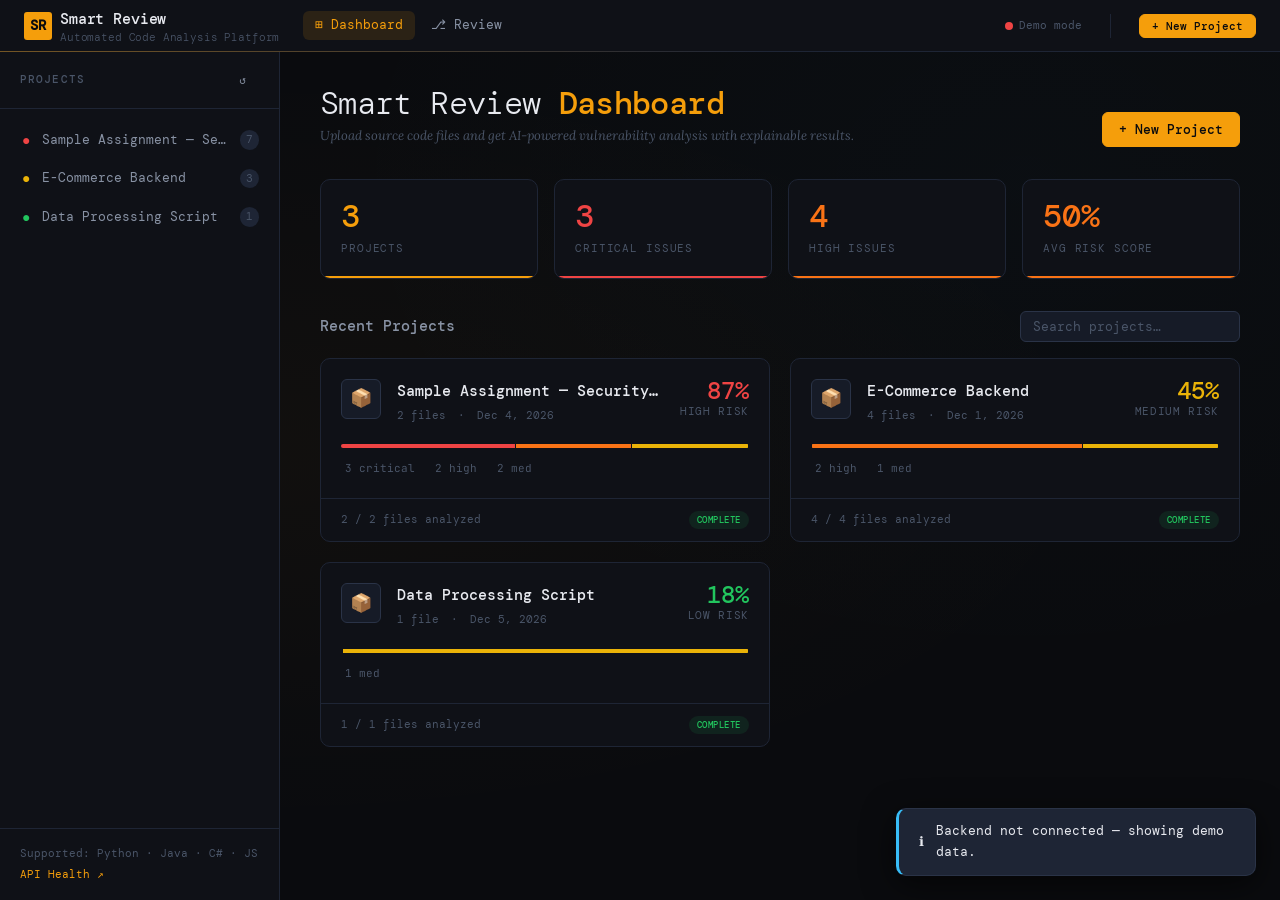
==== frontend/index.html @ 06b53d29 "Initial commit: Complete backend and frontend source files" ====
<!DOCTYPE html>
<!--
  index.html — Dashboard Page
  ============================
  The landing page of the AI Code Review Assistant.
  Shows a project list with risk scores, file counts, and vulnerability breakdowns.
  Also contains the new-project upload flow.

  Loaded directly by the browser (or served from Django at /).
  JavaScript is vanilla ES Modules — no build step required.
-->
<html lang="en">
<head>
  <meta charset="UTF-8" />
  <meta name="viewport" content="width=device-width, initial-scale=1.0" />
  <meta name="description" content="AI-powered code review with explainable vulnerability detection." />
  <title>Smart Review — Automated Code Analysis Platform</title>

  <!-- Stylesheets -->
  <link rel="stylesheet" href="css/main.css" />
  <link rel="stylesheet" href="css/panels.css" />

  <!-- Inline critical styles for the topbar (prevents FOUC) -->
  <style>
    body { opacity: 0; transition: opacity 0.2s ease; }
    body.ready { opacity: 1; }
  </style>
</head>
<body>

<!-- =========================================================
     App Shell
     ========================================================= -->
<div class="app-shell">

  <!-- Top Navigation Bar -->
  <nav class="topbar" aria-label="Main navigation">
    <div class="topbar__logo">
      <div class="logo-icon" aria-hidden="true">SR</div>
      <div>
        <span>Smart Review</span>
        <span class="logo-sub">Automated Code Analysis Platform</span>
      </div>
    </div>

    <div class="topbar__nav">
      <a href="/" class="topbar__nav-link active" aria-current="page">
        <span aria-hidden="true">⊞</span> Dashboard
      </a>
      <a href="/review.html" class="topbar__nav-link">
        <span aria-hidden="true">⎇</span> Review
      </a>
    </div>

    <div class="topbar__right">
      <!-- Health indicator -->
      <div id="health-indicator" title="Backend status" style="display:flex; align-items:center; gap:6px; font-size:var(--text-xs); color:var(--text-muted);">
        <span id="health-dot" style="width:8px; height:8px; border-radius:50%; background:var(--text-muted);"></span>
        <span id="health-label">Connecting…</span>
      </div>

      <div class="divider--vertical" aria-hidden="true"></div>

      <button class="btn btn-primary btn-sm" id="new-project-btn">
        + New Project
      </button>
    </div>
  </nav>

  <!-- Main Content -->
  <div class="app-content">

    <!-- Left Sidebar: Recent activity / navigation -->
    <aside class="sidebar" aria-label="Sidebar">
      <div class="sidebar__header">
        <span class="sidebar__section-label">Projects</span>
        <button class="btn btn-ghost btn-sm" id="refresh-btn" title="Refresh">↺</button>
      </div>
      <div class="sidebar__body" id="sidebar-project-list">
        <!-- Populated by JS -->
        <div class="sidebar__item text-muted" style="cursor:default;">
          <div class="spinner spinner--sm"></div>
          <span>Loading…</span>
        </div>
      </div>
      <div class="sidebar__footer">
        <div style="font-size: var(--text-xs); color: var(--text-muted); line-height: 1.6;">
          <div>Supported: Python · Java · C# · JS</div>
          <div style="margin-top:4px;">
            <a href="/api/v1/health/" target="_blank">API Health ↗</a>
          </div>
        </div>
      </div>
    </aside>

    <!-- Dashboard Main Area -->
    <main class="dashboard-main" id="dashboard-main" aria-label="Dashboard content">

      <!-- Header -->
      <header class="dashboard-main__header">
        <div>
          <h1 class="dashboard-title">
            Smart Review <span>Dashboard</span>
          </h1>
          <p class="dashboard-subtitle">
            Upload source code files and get AI-powered vulnerability analysis with explainable results.
          </p>
        </div>
        <button class="btn btn-primary" id="new-project-btn-main">
          + New Project
        </button>
      </header>

      <!-- Summary Stats Row -->
      <section aria-label="Summary statistics">
        <div class="stats-row" id="stats-row">
          <div class="stat-card skeleton" style="height: 80px;"></div>
          <div class="stat-card skeleton" style="height: 80px;"></div>
          <div class="stat-card skeleton" style="height: 80px;"></div>
          <div class="stat-card skeleton" style="height: 80px;"></div>
        </div>
      </section>

      <!-- Projects Grid -->
      <section aria-label="Projects">
        <div style="display:flex; align-items:center; justify-content:space-between; margin-bottom: var(--space-4);">
          <h2 style="font-size: var(--text-base); font-weight: 500; color: var(--text-secondary);">
            Recent Projects
          </h2>
          <div style="display:flex; align-items:center; gap: var(--space-3);">
            <input
              type="text"
              id="search-input"
              class="form-input"
              placeholder="Search projects…"
              style="width: 220px; padding: 6px 12px;"
              aria-label="Search projects"
            />
          </div>
        </div>

        <div class="projects-grid" id="projects-grid">
          <!-- Skeleton loaders -->
          <div class="skeleton" style="height: 180px; border-radius: var(--radius-lg);"></div>
          <div class="skeleton" style="height: 180px; border-radius: var(--radius-lg);"></div>
          <div class="skeleton" style="height: 180px; border-radius: var(--radius-lg);"></div>
        </div>
      </section>

    </main>
  </div>
</div>


<!-- =========================================================
     New Project Modal
     ========================================================= -->
<div id="new-project-modal" class="modal-backdrop hidden" role="dialog" aria-modal="true" aria-labelledby="modal-title">
  <div class="modal">
    <div class="modal__header">
      <h2 class="modal__title" id="modal-title">New Code Review Project</h2>
      <button class="btn btn-ghost btn-sm" id="modal-close" aria-label="Close">✕</button>
    </div>

    <div class="modal__body">
      <div style="display: flex; flex-direction: column; gap: var(--space-5);">

        <!-- Project name -->
        <div class="form-group">
          <label class="form-label" for="project-name">Project Name</label>
          <input
            type="text"
            id="project-name"
            class="form-input"
            placeholder="e.g. Assignment 3 – Sorting Algorithms"
            maxlength="255"
            required
          />
        </div>

        <!-- Description -->
        <div class="form-group">
          <label class="form-label" for="project-desc">Description <span style="color:var(--text-muted); font-weight:300;">(optional)</span></label>
          <textarea
            id="project-desc"
            class="form-input"
            rows="2"
            placeholder="What are you reviewing?"
            style="resize: vertical;"
          ></textarea>
        </div>

        <!-- File upload -->
        <div class="form-group">
          <label class="form-label">Upload Files</label>
          <div
            class="dropzone"
            id="dropzone"
            role="button"
            tabindex="0"
            aria-label="Drop files here or click to browse"
          >
            <div class="dropzone__icon" aria-hidden="true">⬆</div>
            <div class="dropzone__title">Drop code files here</div>
            <div class="dropzone__hint">or click to browse your file system</div>
            <div class="dropzone__formats">
              <span class="lang-tag python">Python</span>
              <span class="lang-tag java">Java</span>
              <span class="lang-tag csharp">C#</span>
              <span class="lang-tag javascript">JavaScript</span>
            </div>
            <div class="form-hint" style="margin-top: var(--space-2);">Max 1 MB per file</div>
          </div>
          <input type="file" id="file-input" class="sr-only" multiple accept=".py,.java,.cs,.js,.mjs" aria-label="File upload" />
        </div>

        <!-- Upload queue -->
        <div id="upload-queue" style="display:flex; flex-direction:column; gap:var(--space-2);"></div>

      </div>
    </div>

    <div class="modal__footer">
      <button class="btn btn-secondary" id="modal-cancel">Cancel</button>
      <button class="btn btn-primary" id="modal-submit" disabled>
        Create Project &amp; Analyze
      </button>
    </div>
  </div>
</div>


<!-- =========================================================
     Toast Container (injected by JS)
     ========================================================= -->
<div id="toast-root"></div>


<!-- =========================================================
     Scripts (ES Modules)
     ========================================================= -->
<script type="module">
import { api, ApiError, useMockData } from "./js/api.js";

// ── Utilities ────────────────────────────────────────────────────────────────

function esc(str) {
  return String(str || "")
    .replace(/&/g, "&amp;").replace(/</g, "&lt;")
    .replace(/>/g, "&gt;").replace(/"/g, "&quot;");
}

function formatDate(iso) {
  if (!iso) return "—";
  const d = new Date(iso);
  return d.toLocaleDateString("en-US", { month: "short", day: "numeric", year: "numeric" });
}

function riskColor(score) {
  if (score == null) return "var(--text-muted)";
  if (score >= 0.7)  return "var(--sev-critical)";
  if (score >= 0.4)  return "var(--sev-medium)";
  return "var(--sev-low)";
}

function riskLabel(score) {
  if (score == null) return "—";
  if (score >= 0.7)  return "High Risk";
  if (score >= 0.4)  return "Medium Risk";
  return "Low Risk";
}

const Toast = {
  show(message, type = "info", duration = 4000) {
    let container = document.querySelector(".toast-container");
    if (!container) {
      container = document.createElement("div");
      container.className = "toast-container";
      document.body.appendChild(container);
    }
    const icons = { success: "✓", error: "✕", warning: "⚠", info: "ℹ" };
    const toast = document.createElement("div");
    toast.className = `toast toast--${type}`;
    toast.innerHTML = `<span style="flex-shrink:0">${icons[type]||"ℹ"}</span> <span>${esc(message)}</span>`;
    container.appendChild(toast);
    setTimeout(() => {
      toast.classList.add("toast-exit");
      toast.addEventListener("animationend", () => toast.remove(), { once: true });
    }, duration);
  },
  success: m => Toast.show(m, "success"),
  error:   m => Toast.show(m, "error", 6000),
  warning: m => Toast.show(m, "warning"),
  info:    m => Toast.show(m, "info"),
};

// ── State ────────────────────────────────────────────────────────────────────

let allProjects  = [];
let pendingFiles = []; // Files staged for upload

// ── Health Check ─────────────────────────────────────────────────────────────

async function checkHealth() {
  const dot   = document.getElementById("health-dot");
  const label = document.getElementById("health-label");
  try {
    const h = await api.health();
    dot.style.background   = h.database === "connected" ? "var(--sev-low)" : "var(--sev-medium)";
    label.textContent      = h.status === "ok" ? "Backend connected" : "Degraded";
  } catch {
    dot.style.background = "var(--sev-critical)";
    label.textContent    = "Demo mode";
    useMockData();
    Toast.info("Backend not connected — showing demo data.");
  }
}

// ── Projects ─────────────────────────────────────────────────────────────────

async function loadProjects() {
  try {
    const data = await api.listProjects();
    allProjects = data.results || data || [];
    renderProjects(allProjects);
    renderSidebar(allProjects);
    renderStats(allProjects);
  } catch (err) {
    console.error("Failed to load projects:", err);
    document.getElementById("projects-grid").innerHTML = `
      <div class="empty-state" style="grid-column:1/-1; padding:3rem 0;">
        <div class="empty-state__icon">⚠</div>
        <div class="empty-state__title">Could not load projects</div>
        <div class="empty-state__desc font-serif">${esc(err.message)}</div>
      </div>`;
    Toast.error("Failed to load projects: " + err.message);
  }
}

function renderStats(projects) {
  const totalVulns    = projects.reduce((s, p) => s + (p.summary?.total_vulnerabilities || 0), 0);
  const totalCritical = projects.reduce((s, p) => s + (p.summary?.critical_count || 0), 0);
  const totalHigh     = projects.reduce((s, p) => s + (p.summary?.high_count || 0), 0);
  const avgRisk       = projects.length
    ? projects.reduce((s, p) => s + (p.overall_risk_score || 0), 0) / projects.length
    : 0;

  document.getElementById("stats-row").innerHTML = `
    <div class="stat-card stat-card--amber">
      <div class="stat-card__value">${projects.length}</div>
      <div class="stat-card__label">Projects</div>
      <div class="stat-card__accent"></div>
    </div>
    <div class="stat-card stat-card--critical">
      <div class="stat-card__value">${totalCritical}</div>
      <div class="stat-card__label">Critical Issues</div>
      <div class="stat-card__accent"></div>
    </div>
    <div class="stat-card stat-card--high">
      <div class="stat-card__value">${totalHigh}</div>
      <div class="stat-card__label">High Issues</div>
      <div class="stat-card__accent"></div>
    </div>
    <div class="stat-card stat-card--${avgRisk >= 0.7 ? "critical" : avgRisk >= 0.4 ? "high" : "green"}">
      <div class="stat-card__value">${Math.round(avgRisk * 100)}%</div>
      <div class="stat-card__label">Avg Risk Score</div>
      <div class="stat-card__accent"></div>
    </div>
  `;
}

function renderProjects(projects) {
  const grid = document.getElementById("projects-grid");

  if (projects.length === 0) {
    grid.innerHTML = `
      <div class="empty-state" style="grid-column:1/-1; padding: 4rem 2rem;">
        <div class="empty-state__icon">📁</div>
        <div class="empty-state__title">No projects yet</div>
        <div class="empty-state__desc font-serif">
          Create your first project and upload code files to start reviewing.
        </div>
        <button class="btn btn-primary" onclick="document.getElementById('new-project-btn').click()" style="margin-top:1rem;">
          + Create Project
        </button>
      </div>`;
    return;
  }

  grid.innerHTML = "";
  projects.forEach((project, idx) => {
    const s       = project.summary || {};
    const risk    = project.overall_risk_score;
    const color   = riskColor(risk);
    const total   = s.total_vulnerabilities || 0;
    const critical = s.critical_count || 0;
    const high     = s.high_count    || 0;
    const medium   = (total - critical - high) > 0 ? total - critical - high : 0;

    // Breakdown bar widths (percentage of total)
    const critPct = total > 0 ? (critical / total * 100).toFixed(1) : 0;
    const highPct = total > 0 ? (high     / total * 100).toFixed(1) : 0;
    const medPct  = total > 0 ? (medium   / total * 100).toFixed(1) : 0;
    const lowPct  = Math.max(0, 100 - +critPct - +highPct - +medPct).toFixed(1);

    const card = document.createElement("a");
    card.className = "project-card animate-fade-up";
    card.href      = `/review.html?project=${esc(project.id)}`;
    card.style.animationDelay = `${idx * 60}ms`;
    card.setAttribute("aria-label", `Open project: ${project.name}`);

    card.innerHTML = `
      <div class="project-card__header">
        <div class="project-card__icon" aria-hidden="true">📦</div>
        <div class="project-card__info">
          <div class="project-card__name">${esc(project.name)}</div>
          <div class="project-card__meta">
            <span>${s.total_files || 0} file${(s.total_files || 0) !== 1 ? "s" : ""}</span>
            <span>·</span>
            <span>${formatDate(project.created_at)}</span>
          </div>
        </div>
        <div class="project-card__risk">
          <div class="project-card__risk-value" style="color: ${color};">
            ${risk != null ? Math.round(risk * 100) + "%" : "—"}
          </div>
          <div class="project-card__risk-label">${riskLabel(risk)}</div>
        </div>
      </div>

      <div class="project-card__body">
        <div class="vuln-breakdown" title="${total} total vulnerabilities" aria-label="Vulnerability breakdown">
          <div class="vuln-breakdown__segment vuln-breakdown__segment--critical" style="flex: ${critPct};"></div>
          <div class="vuln-breakdown__segment vuln-breakdown__segment--high"     style="flex: ${highPct};"></div>
          <div class="vuln-breakdown__segment vuln-breakdown__segment--medium"   style="flex: ${medPct};"></div>
          <div class="vuln-breakdown__segment" style="flex: ${lowPct}; background: var(--border-subtle);"></div>
        </div>
        <div class="vuln-counts">
          ${critical > 0 ? `<span class="vuln-count-item"><span class="vuln-dot vuln-dot-critical"></span>${critical} critical</span>` : ""}
          ${high > 0     ? `<span class="vuln-count-item"><span class="vuln-dot vuln-dot-high"></span>${high} high</span>` : ""}
          ${medium > 0   ? `<span class="vuln-count-item"><span class="vuln-dot vuln-dot-medium"></span>${medium} med</span>` : ""}
          ${total === 0  ? `<span class="vuln-count-item" style="color:var(--sev-low);">✓ Clean</span>` : ""}
        </div>
      </div>

      <div class="project-card__footer">
        <span class="project-card__footer-meta">${s.completed_files || 0} / ${s.total_files || 0} files analyzed</span>
        <span class="badge badge-complete" style="font-size:9px;">Complete</span>
      </div>
    `;

    grid.appendChild(card);
  });
}

function renderSidebar(projects) {
  const list = document.getElementById("sidebar-project-list");
  if (!list) return;
  list.innerHTML = "";
  projects.slice(0, 10).forEach(p => {
    const item = document.createElement("a");
    item.className = "sidebar__item";
    item.href = `/review.html?project=${esc(p.id)}`;
    const risk = p.overall_risk_score;
    const dotColor = risk >= 0.7 ? "var(--sev-critical)" : risk >= 0.4 ? "var(--sev-medium)" : "var(--sev-low)";
    item.innerHTML = `
      <span class="item-icon" style="color:${dotColor};" aria-hidden="true">●</span>
      <span class="item-name">${esc(p.name)}</span>
      <span class="item-badge">${p.summary?.total_vulnerabilities || 0}</span>
    `;
    list.appendChild(item);
  });

  if (projects.length === 0) {
    list.innerHTML = `<div class="sidebar__item" style="cursor:default; color:var(--text-muted);">No projects yet</div>`;
  }
}

// ── Search ───────────────────────────────────────────────────────────────────

document.getElementById("search-input")?.addEventListener("input", (e) => {
  const q       = e.target.value.toLowerCase();
  const filtered = allProjects.filter(p =>
    p.name.toLowerCase().includes(q) || (p.description || "").toLowerCase().includes(q)
  );
  renderProjects(filtered);
});

// ── New Project Modal ────────────────────────────────────────────────────────

const modal       = document.getElementById("new-project-modal");
const modalClose  = document.getElementById("modal-close");
const modalCancel = document.getElementById("modal-cancel");
const modalSubmit = document.getElementById("modal-submit");
const dropzone    = document.getElementById("dropzone");
const fileInput   = document.getElementById("file-input");
const uploadQueue = document.getElementById("upload-queue");

function openModal() { modal.classList.remove("hidden"); document.body.style.overflow = "hidden"; }
function closeModal() {
  modal.classList.add("hidden");
  document.body.style.overflow = "";
  pendingFiles = [];
  renderQueue();
  document.getElementById("project-name").value = "";
  document.getElementById("project-desc").value = "";
  fileInput.value = "";
  updateSubmitBtn();
}

document.getElementById("new-project-btn")?.addEventListener("click", openModal);
document.getElementById("new-project-btn-main")?.addEventListener("click", openModal);
modalClose?.addEventListener("click", closeModal);
modalCancel?.addEventListener("click", closeModal);
modal?.addEventListener("click", (e) => { if (e.target === modal) closeModal(); });

// Escape key
document.addEventListener("keydown", (e) => { if (e.key === "Escape") closeModal(); });

// Drop zone
dropzone?.addEventListener("click", () => fileInput.click());
dropzone?.addEventListener("keydown", (e) => { if (e.key === "Enter" || e.key === " ") fileInput.click(); });

dropzone?.addEventListener("dragover", (e) => { e.preventDefault(); dropzone.classList.add("dragover"); });
dropzone?.addEventListener("dragleave", () => dropzone.classList.remove("dragover"));
dropzone?.addEventListener("drop", (e) => {
  e.preventDefault();
  dropzone.classList.remove("dragover");
  addFiles([...e.dataTransfer.files]);
});

fileInput?.addEventListener("change", () => addFiles([...fileInput.files]));

const ALLOWED_EXTS  = [".py", ".java", ".cs", ".js", ".mjs"];
const MAX_FILE_SIZE = 1024 * 1024; // 1 MB

function addFiles(files) {
  files.forEach(file => {
    const ext = "." + file.name.split(".").pop().toLowerCase();
    if (!ALLOWED_EXTS.includes(ext)) {
      Toast.warning(`Skipped ${file.name} — unsupported file type.`);
      return;
    }
    if (file.size > MAX_FILE_SIZE) {
      Toast.warning(`Skipped ${file.name} — file exceeds 1 MB limit.`);
      return;
    }
    if (!pendingFiles.find(f => f.name === file.name && f.size === file.size)) {
      pendingFiles.push(file);
    }
  });
  renderQueue();
  updateSubmitBtn();
}

function renderQueue() {
  if (!uploadQueue) return;
  uploadQueue.innerHTML = "";
  pendingFiles.forEach((file, idx) => {
    const ext     = "." + file.name.split(".").pop().toLowerCase();
    const langMap = { ".py": "python", ".java": "java", ".cs": "csharp", ".js": "javascript", ".mjs": "javascript" };
    const lang    = langMap[ext] || "";

    const row = document.createElement("div");
    row.style.cssText = "display:flex; align-items:center; gap:var(--space-3); padding: var(--space-2) var(--space-3); background: var(--bg-raised); border: 1px solid var(--border-default); border-radius: var(--radius-md);";
    row.innerHTML = `
      <span class="lang-tag ${lang}">${lang || ext}</span>
      <span style="flex:1; font-size:var(--text-sm); font-family:var(--font-code); overflow:hidden; text-overflow:ellipsis; white-space:nowrap;">${esc(file.name)}</span>
      <span style="font-size:var(--text-xs); color:var(--text-muted);">${(file.size / 1024).toFixed(1)} KB</span>
      <button class="btn btn-ghost btn-sm" data-remove="${idx}" aria-label="Remove ${esc(file.name)}" style="color:var(--text-muted); font-size:12px; padding:0 4px;">✕</button>
    `;
    row.querySelector("[data-remove]")?.addEventListener("click", () => {
      pendingFiles.splice(idx, 1);
      renderQueue();
      updateSubmitBtn();
    });
    uploadQueue.appendChild(row);
  });
}

function updateSubmitBtn() {
  const name = document.getElementById("project-name")?.value.trim();
  if (modalSubmit) {
    modalSubmit.disabled = !name || pendingFiles.length === 0;
  }
}
document.getElementById("project-name")?.addEventListener("input", updateSubmitBtn);

// ── Submit ───────────────────────────────────────────────────────────────────

modalSubmit?.addEventListener("click", async () => {
  const name = document.getElementById("project-name").value.trim();
  const desc = document.getElementById("project-desc").value.trim();

  if (!name || pendingFiles.length === 0) return;

  modalSubmit.disabled    = true;
  modalSubmit.textContent = "Creating…";

  try {
    // 1. Create project
    const project = await api.createProject({ name, description: desc });
    Toast.info(`Project "${name}" created. Uploading ${pendingFiles.length} file(s)…`);

    // 2. Upload files sequentially
    for (const file of pendingFiles) {
      await api.uploadFile(project.id, file, null, (pct) => {
        modalSubmit.textContent = `Uploading ${file.name}… ${pct}%`;
      });
    }

    // 3. Close modal and reload
    closeModal();
    Toast.success(`Project "${name}" created with ${pendingFiles.length} file(s). Analyzing…`);
    await loadProjects();

    // Navigate to the review page for the new project
    window.location.href = `/review.html?project=${project.id}`;

  } catch (err) {
    Toast.error(`Failed to create project: ${err.message}`);
    modalSubmit.disabled    = false;
    modalSubmit.textContent = "Create Project & Analyze";
  }
});

// ── Refresh button ───────────────────────────────────────────────────────────
document.getElementById("refresh-btn")?.addEventListener("click", loadProjects);

// ── Init ─────────────────────────────────────────────────────────────────────

(async function init() {
  document.body.classList.add("ready");
  await checkHealth();
  await loadProjects();
})();

</script>

</body>
</html>
---- frontend/css/main.css ----
/*
 * main.css — AI Code Review Assistant
 * =====================================
 * Global styles, CSS custom properties, typography, layout primitives.
 *
 * Aesthetic direction: "Forensic Terminal"
 * Think: a high-end security analyst's workstation. Dark background with
 * amber/gold accents (like old phosphor CRT terminals), monospaced type,
 * razor-thin borders, surgical precision. Not hacker cliché — refined and
 * professional, like a tool a serious researcher would actually use.
 *
 * Font pairing:
 *   Display / UI labels: "DM Mono" — clean, technical, distinctive
 *   Body / descriptions: "Lora" — serif that adds editorial gravitas
 *   Code: "JetBrains Mono" — top-tier coding font with ligatures
 */

/* ============================================================
   Google Fonts Import
   ============================================================ */
@import url('https://fonts.googleapis.com/css2?family=DM+Mono:ital,wght@0,300;0,400;0,500;1,400&family=JetBrains+Mono:wght@300;400;500;700&family=Lora:ital,wght@0,400;0,500;1,400&display=swap');


/* ============================================================
   CSS Custom Properties (Design Tokens)
   ============================================================ */
:root {
  /* --- Color Palette --- */
  --bg-base:        #0a0b0e;   /* Nearly black background */
  --bg-surface:     #0f1117;   /* Cards, panels */
  --bg-raised:      #161b27;   /* Elevated elements */
  --bg-overlay:     #1e2535;   /* Modals, dropdowns */
  --bg-hover:       #1a2030;   /* Hover states */

  --border-subtle:  #1e2535;   /* Hairline borders */
  --border-default: #2a3347;   /* Standard borders */
  --border-strong:  #3d4f6e;   /* Emphasis borders */

  /* Amber / Gold — primary accent (forensic terminal amber) */
  --amber-bright:   #f59e0b;
  --amber-soft:     #d97706;
  --amber-dim:      #92400e;
  --amber-glow:     rgba(245, 158, 11, 0.12);
  --amber-glow-lg:  rgba(245, 158, 11, 0.06);

  /* Severity colors */
  --sev-critical:   #ef4444;
  --sev-critical-bg: rgba(239, 68, 68, 0.08);
  --sev-high:       #f97316;
  --sev-high-bg:    rgba(249, 115, 22, 0.08);
  --sev-medium:     #eab308;
  --sev-medium-bg:  rgba(234, 179, 8, 0.08);
  --sev-low:        #22c55e;
  --sev-low-bg:     rgba(34, 197, 94, 0.08);
  --sev-info:       #38bdf8;
  --sev-info-bg:    rgba(56, 189, 248, 0.08);

  /* Status colors */
  --status-pending:   #64748b;
  --status-analyzing: #38bdf8;
  --status-complete:  #22c55e;
  --status-failed:    #ef4444;

  /* Text */
  --text-primary:   #e8eaf0;
  --text-secondary: #8892a4;
  --text-muted:     #4a5568;
  --text-amber:     #f59e0b;
  --text-code:      #a8d8b0;   /* Greenish tint for inline code */

  /* --- Typography --- */
  --font-mono:   'DM Mono', 'Courier New', monospace;
  --font-serif:  'Lora', Georgia, serif;
  --font-code:   'JetBrains Mono', 'Fira Code', monospace;

  /* Type scale */
  --text-xs:   0.6875rem;  /* 11px */
  --text-sm:   0.8125rem;  /* 13px */
  --text-base: 0.9375rem;  /* 15px */
  --text-md:   1.0625rem;  /* 17px */
  --text-lg:   1.25rem;    /* 20px */
  --text-xl:   1.5rem;     /* 24px */
  --text-2xl:  2rem;       /* 32px */
  --text-3xl:  2.75rem;    /* 44px */

  /* --- Spacing --- */
  --space-1:  0.25rem;
  --space-2:  0.5rem;
  --space-3:  0.75rem;
  --space-4:  1rem;
  --space-5:  1.25rem;
  --space-6:  1.5rem;
  --space-8:  2rem;
  --space-10: 2.5rem;
  --space-12: 3rem;
  --space-16: 4rem;

  /* --- Layout --- */
  --sidebar-width: 280px;
  --panel-width:   360px;
  --topbar-height: 52px;

  /* --- Effects --- */
  --radius-sm:  3px;
  --radius-md:  6px;
  --radius-lg:  10px;
  --shadow-sm:  0 1px 3px rgba(0,0,0,0.4);
  --shadow-md:  0 4px 12px rgba(0,0,0,0.5);
  --shadow-lg:  0 8px 32px rgba(0,0,0,0.6);
  --shadow-amber: 0 0 20px rgba(245, 158, 11, 0.15);

  --transition-fast: 120ms ease;
  --transition-med:  240ms ease;
  --transition-slow: 400ms ease;
}


/* ============================================================
   Reset & Base
   ============================================================ */
*, *::before, *::after {
  box-sizing: border-box;
  margin: 0;
  padding: 0;
}

html {
  font-size: 16px;
  -webkit-font-smoothing: antialiased;
  -moz-osx-font-smoothing: grayscale;
  text-rendering: optimizeLegibility;
  scroll-behavior: smooth;
}

body {
  background-color: var(--bg-base);
  color: var(--text-primary);
  font-family: var(--font-mono);
  font-size: var(--text-base);
  line-height: 1.6;
  min-height: 100vh;
  /* Subtle noise texture overlay for depth */
  background-image:
    radial-gradient(ellipse at 20% 50%, rgba(245, 158, 11, 0.03) 0%, transparent 60%),
    radial-gradient(ellipse at 80% 20%, rgba(56, 189, 248, 0.02) 0%, transparent 50%);
}

/* Scrollbar styling */
::-webkit-scrollbar { width: 6px; height: 6px; }
::-webkit-scrollbar-track { background: var(--bg-base); }
::-webkit-scrollbar-thumb { background: var(--border-strong); border-radius: 3px; }
::-webkit-scrollbar-thumb:hover { background: var(--text-muted); }

a {
  color: var(--amber-bright);
  text-decoration: none;
  transition: color var(--transition-fast);
}
a:hover { color: var(--text-primary); }

button {
  cursor: pointer;
  font-family: var(--font-mono);
  border: none;
  background: none;
  transition: all var(--transition-fast);
}

input, textarea, select {
  font-family: var(--font-mono);
  font-size: var(--text-sm);
  color: var(--text-primary);
  background: var(--bg-raised);
  border: 1px solid var(--border-default);
  border-radius: var(--radius-md);
  padding: var(--space-2) var(--space-3);
  outline: none;
  transition: border-color var(--transition-fast), box-shadow var(--transition-fast);
}
input:focus, textarea:focus, select:focus {
  border-color: var(--amber-bright);
  box-shadow: 0 0 0 3px var(--amber-glow);
}

ul { list-style: none; }
img, svg { display: block; }


/* ============================================================
   Typography Utilities
   ============================================================ */
.font-mono   { font-family: var(--font-mono); }
.font-serif  { font-family: var(--font-serif); }
.font-code   { font-family: var(--font-code); }

.text-xs     { font-size: var(--text-xs); }
.text-sm     { font-size: var(--text-sm); }
.text-base   { font-size: var(--text-base); }
.text-lg     { font-size: var(--text-lg); }
.text-xl     { font-size: var(--text-xl); }
.text-2xl    { font-size: var(--text-2xl); }

.text-primary   { color: var(--text-primary); }
.text-secondary { color: var(--text-secondary); }
.text-muted     { color: var(--text-muted); }
.text-amber     { color: var(--text-amber); }
.text-code      { color: var(--text-code); }

.font-light   { font-weight: 300; }
.font-normal  { font-weight: 400; }
.font-medium  { font-weight: 500; }
.font-bold    { font-weight: 700; }

.uppercase    { text-transform: uppercase; }
.tracking-wide { letter-spacing: 0.08em; }
.tracking-wider { letter-spacing: 0.12em; }


/* ============================================================
   Layout Primitives
   ============================================================ */
.flex         { display: flex; }
.flex-col     { display: flex; flex-direction: column; }
.items-center { align-items: center; }
.items-start  { align-items: flex-start; }
.justify-between { justify-content: space-between; }
.justify-center  { justify-content: center; }
.gap-1  { gap: var(--space-1); }
.gap-2  { gap: var(--space-2); }
.gap-3  { gap: var(--space-3); }
.gap-4  { gap: var(--space-4); }
.gap-6  { gap: var(--space-6); }
.gap-8  { gap: var(--space-8); }

.w-full  { width: 100%; }
.h-full  { height: 100%; }
.min-h-0 { min-height: 0; }
.flex-1  { flex: 1; }
.flex-shrink-0 { flex-shrink: 0; }
.overflow-hidden { overflow: hidden; }
.overflow-auto   { overflow: auto; }

.hidden { display: none !important; }
.sr-only {
  position: absolute; width: 1px; height: 1px;
  padding: 0; margin: -1px; overflow: hidden;
  clip: rect(0,0,0,0); white-space: nowrap; border: 0;
}


/* ============================================================
   App Shell Layout
   ============================================================ */

/* The topbar + main content wrapper */
.app-shell {
  display: flex;
  flex-direction: column;
  height: 100vh;
  overflow: hidden;
}

/* Top navigation bar */
.topbar {
  height: var(--topbar-height);
  background: var(--bg-surface);
  border-bottom: 1px solid var(--border-subtle);
  display: flex;
  align-items: center;
  padding: 0 var(--space-6);
  gap: var(--space-6);
  flex-shrink: 0;
  position: relative;
  z-index: 100;
}

/* Amber accent line under topbar */
.topbar::after {
  content: '';
  position: absolute;
  bottom: -1px;
  left: 0;
  width: 100%;
  height: 1px;
  background: linear-gradient(90deg, var(--amber-bright) 0%, transparent 60%);
  opacity: 0.4;
}

.topbar__logo {
  display: flex;
  align-items: center;
  gap: var(--space-2);
  font-size: var(--text-base);
  font-weight: 500;
  color: var(--text-primary);
  letter-spacing: -0.01em;
  white-space: nowrap;
  flex-shrink: 0;
}

.topbar__logo .logo-icon {
  width: 28px;
  height: 28px;
  background: var(--amber-bright);
  border-radius: var(--radius-sm);
  display: flex;
  align-items: center;
  justify-content: center;
  font-size: 14px;
  color: var(--bg-base);
  font-weight: 700;
}

.topbar__logo .logo-sub {
  color: var(--text-muted);
  font-size: var(--text-xs);
  font-weight: 300;
  display: block;
  line-height: 1.2;
}

.topbar__nav {
  display: flex;
  align-items: center;
  gap: var(--space-1);
  flex: 1;
}

.topbar__nav-link {
  font-size: var(--text-sm);
  color: var(--text-secondary);
  padding: var(--space-1) var(--space-3);
  border-radius: var(--radius-md);
  transition: all var(--transition-fast);
  display: flex;
  align-items: center;
  gap: var(--space-2);
}
.topbar__nav-link:hover {
  color: var(--text-primary);
  background: var(--bg-hover);
}
.topbar__nav-link.active {
  color: var(--amber-bright);
  background: var(--amber-glow);
}

.topbar__right {
  display: flex;
  align-items: center;
  gap: var(--space-3);
  margin-left: auto;
}

/* Content area under topbar */
.app-content {
  flex: 1;
  display: flex;
  overflow: hidden;
}


/* ============================================================
   Sidebar
   ============================================================ */
.sidebar {
  width: var(--sidebar-width);
  background: var(--bg-surface);
  border-right: 1px solid var(--border-subtle);
  display: flex;
  flex-direction: column;
  flex-shrink: 0;
  overflow: hidden;
}

.sidebar__header {
  padding: var(--space-4) var(--space-5);
  border-bottom: 1px solid var(--border-subtle);
  display: flex;
  align-items: center;
  justify-content: space-between;
}

.sidebar__section-label {
  font-size: var(--text-xs);
  font-weight: 500;
  color: var(--text-muted);
  text-transform: uppercase;
  letter-spacing: 0.1em;
}

.sidebar__body {
  flex: 1;
  overflow-y: auto;
  padding: var(--space-3) 0;
}

.sidebar__item {
  display: flex;
  align-items: center;
  gap: var(--space-3);
  padding: var(--space-2) var(--space-5);
  font-size: var(--text-sm);
  color: var(--text-secondary);
  cursor: pointer;
  transition: all var(--transition-fast);
  border-left: 2px solid transparent;
}
.sidebar__item:hover {
  color: var(--text-primary);
  background: var(--bg-hover);
}
.sidebar__item.active {
  color: var(--amber-bright);
  background: var(--amber-glow);
  border-left-color: var(--amber-bright);
}
.sidebar__item .item-icon {
  font-size: 14px;
  flex-shrink: 0;
}
.sidebar__item .item-name {
  flex: 1;
  overflow: hidden;
  text-overflow: ellipsis;
  white-space: nowrap;
}
.sidebar__item .item-badge {
  font-size: var(--text-xs);
  padding: 1px 6px;
  border-radius: 10px;
  background: var(--bg-overlay);
  color: var(--text-muted);
  flex-shrink: 0;
}
.sidebar__item.active .item-badge {
  background: var(--amber-glow);
  color: var(--amber-bright);
}

.sidebar__footer {
  padding: var(--space-4) var(--space-5);
  border-top: 1px solid var(--border-subtle);
}


/* ============================================================
   Cards & Surfaces
   ============================================================ */
.card {
  background: var(--bg-surface);
  border: 1px solid var(--border-subtle);
  border-radius: var(--radius-lg);
  overflow: hidden;
}

.card--raised {
  background: var(--bg-raised);
  border-color: var(--border-default);
}

.card--amber {
  border-color: var(--amber-dim);
  box-shadow: var(--shadow-amber);
}

.card__header {
  padding: var(--space-4) var(--space-5);
  border-bottom: 1px solid var(--border-subtle);
  display: flex;
  align-items: center;
  gap: var(--space-3);
}

.card__title {
  font-size: var(--text-sm);
  font-weight: 500;
  color: var(--text-primary);
  flex: 1;
}

.card__body {
  padding: var(--space-5);
}


/* ============================================================
   Buttons
   ============================================================ */
.btn {
  display: inline-flex;
  align-items: center;
  gap: var(--space-2);
  padding: var(--space-2) var(--space-4);
  border-radius: var(--radius-md);
  font-family: var(--font-mono);
  font-size: var(--text-sm);
  font-weight: 500;
  cursor: pointer;
  transition: all var(--transition-fast);
  border: 1px solid transparent;
  white-space: nowrap;
  user-select: none;
}

.btn-primary {
  background: var(--amber-bright);
  color: var(--bg-base);
  border-color: var(--amber-bright);
}
.btn-primary:hover {
  background: #fbbf24;
  border-color: #fbbf24;
  box-shadow: 0 0 16px rgba(245, 158, 11, 0.3);
}
.btn-primary:active {
  background: var(--amber-soft);
  border-color: var(--amber-soft);
}

.btn-secondary {
  background: var(--bg-raised);
  color: var(--text-secondary);
  border-color: var(--border-default);
}
.btn-secondary:hover {
  color: var(--text-primary);
  border-color: var(--border-strong);
  background: var(--bg-overlay);
}

.btn-ghost {
  background: transparent;
  color: var(--text-secondary);
  border-color: transparent;
}
.btn-ghost:hover {
  color: var(--text-primary);
  background: var(--bg-hover);
}

.btn-danger {
  background: transparent;
  color: var(--sev-critical);
  border-color: var(--sev-critical);
}
.btn-danger:hover {
  background: var(--sev-critical-bg);
}

.btn-sm {
  padding: var(--space-1) var(--space-3);
  font-size: var(--text-xs);
}

.btn-lg {
  padding: var(--space-3) var(--space-6);
  font-size: var(--text-base);
}

.btn:disabled {
  opacity: 0.45;
  cursor: not-allowed;
  pointer-events: none;
}


/* ============================================================
   Badges & Tags
   ============================================================ */
.badge {
  display: inline-flex;
  align-items: center;
  gap: 4px;
  font-size: var(--text-xs);
  font-weight: 500;
  padding: 2px 8px;
  border-radius: 12px;
  text-transform: uppercase;
  letter-spacing: 0.06em;
  white-space: nowrap;
}

.badge-critical { color: var(--sev-critical); background: var(--sev-critical-bg); border: 1px solid rgba(239, 68, 68, 0.2); }
.badge-high     { color: var(--sev-high);     background: var(--sev-high-bg);     border: 1px solid rgba(249, 115, 22, 0.2); }
.badge-medium   { color: var(--sev-medium);   background: var(--sev-medium-bg);   border: 1px solid rgba(234, 179, 8, 0.2); }
.badge-low      { color: var(--sev-low);      background: var(--sev-low-bg);      border: 1px solid rgba(34, 197, 94, 0.2); }
.badge-info     { color: var(--sev-info);     background: var(--sev-info-bg);     border: 1px solid rgba(56, 189, 248, 0.2); }

.badge-pending   { color: var(--status-pending);   background: rgba(100, 116, 139, 0.1); }
.badge-analyzing { color: var(--status-analyzing); background: rgba(56, 189, 248, 0.1); }
.badge-complete  { color: var(--status-complete);  background: rgba(34, 197, 94, 0.1); }
.badge-failed    { color: var(--status-failed);    background: rgba(239, 68, 68, 0.1); }

/* Pulsing dot for "analyzing" state */
.badge-analyzing::before {
  content: '';
  width: 6px;
  height: 6px;
  border-radius: 50%;
  background: var(--status-analyzing);
  animation: pulse-dot 1.5s ease-in-out infinite;
}

@keyframes pulse-dot {
  0%, 100% { opacity: 1; transform: scale(1); }
  50% { opacity: 0.5; transform: scale(0.7); }
}

/* Language tag */
.lang-tag {
  font-size: var(--text-xs);
  font-family: var(--font-code);
  padding: 2px 8px;
  border-radius: var(--radius-sm);
  background: var(--bg-overlay);
  color: var(--text-secondary);
  border: 1px solid var(--border-default);
}
.lang-tag.python     { color: #4ec9b0; border-color: rgba(78, 201, 176, 0.25); background: rgba(78, 201, 176, 0.06); }
.lang-tag.java       { color: #ce9178; border-color: rgba(206, 145, 120, 0.25); background: rgba(206, 145, 120, 0.06); }
.lang-tag.csharp     { color: #9cdcfe; border-color: rgba(156, 220, 254, 0.25); background: rgba(156, 220, 254, 0.06); }
.lang-tag.javascript { color: #dcdcaa; border-color: rgba(220, 220, 170, 0.25); background: rgba(220, 220, 170, 0.06); }


/* ============================================================
   Risk Score Gauge (circular)
   ============================================================ */
.risk-gauge {
  display: flex;
  flex-direction: column;
  align-items: center;
  gap: var(--space-2);
}

.risk-gauge__circle {
  position: relative;
  width: 80px;
  height: 80px;
}

.risk-gauge__svg {
  transform: rotate(-90deg);
}

.risk-gauge__track {
  fill: none;
  stroke: var(--border-default);
  stroke-width: 6;
}

.risk-gauge__fill {
  fill: none;
  stroke-width: 6;
  stroke-linecap: round;
  transition: stroke-dashoffset 0.8s cubic-bezier(0.4, 0, 0.2, 1),
              stroke 0.4s ease;
}

.risk-gauge__value {
  position: absolute;
  inset: 0;
  display: flex;
  align-items: center;
  justify-content: center;
  font-size: var(--text-sm);
  font-weight: 500;
}

.risk-gauge__label {
  font-size: var(--text-xs);
  color: var(--text-muted);
  text-transform: uppercase;
  letter-spacing: 0.08em;
}


/* ============================================================
   Progress Bar
   ============================================================ */
.progress-bar {
  height: 4px;
  background: var(--border-subtle);
  border-radius: 2px;
  overflow: hidden;
}

.progress-bar__fill {
  height: 100%;
  border-radius: 2px;
  transition: width 0.6s cubic-bezier(0.4, 0, 0.2, 1);
}


/* ============================================================
   Form Elements
   ============================================================ */
.form-group {
  display: flex;
  flex-direction: column;
  gap: var(--space-2);
}

.form-label {
  font-size: var(--text-xs);
  font-weight: 500;
  color: var(--text-secondary);
  text-transform: uppercase;
  letter-spacing: 0.08em;
}

.form-input {
  width: 100%;
  background: var(--bg-raised);
  border: 1px solid var(--border-default);
  border-radius: var(--radius-md);
  padding: var(--space-3) var(--space-4);
  font-family: var(--font-mono);
  font-size: var(--text-sm);
  color: var(--text-primary);
  outline: none;
  transition: border-color var(--transition-fast), box-shadow var(--transition-fast);
}
.form-input:focus {
  border-color: var(--amber-bright);
  box-shadow: 0 0 0 3px var(--amber-glow);
}
.form-input::placeholder { color: var(--text-muted); }

.form-hint {
  font-size: var(--text-xs);
  color: var(--text-muted);
}

.form-error {
  font-size: var(--text-xs);
  color: var(--sev-critical);
}


/* ============================================================
   Drop Zone (file upload)
   ============================================================ */
.dropzone {
  border: 2px dashed var(--border-default);
  border-radius: var(--radius-lg);
  padding: var(--space-12) var(--space-8);
  display: flex;
  flex-direction: column;
  align-items: center;
  justify-content: center;
  gap: var(--space-4);
  text-align: center;
  transition: all var(--transition-med);
  cursor: pointer;
  background: var(--bg-surface);
  position: relative;
  overflow: hidden;
}

.dropzone:hover,
.dropzone.dragover {
  border-color: var(--amber-bright);
  background: var(--amber-glow);
  box-shadow: var(--shadow-amber);
}

.dropzone.dragover .dropzone__icon {
  transform: scale(1.1) translateY(-4px);
  color: var(--amber-bright);
}

.dropzone__icon {
  font-size: 2.5rem;
  color: var(--text-muted);
  transition: all var(--transition-med);
  line-height: 1;
}

.dropzone__title {
  font-size: var(--text-base);
  font-weight: 500;
  color: var(--text-secondary);
}

.dropzone__hint {
  font-size: var(--text-sm);
  color: var(--text-muted);
  font-family: var(--font-serif);
  font-style: italic;
}

.dropzone__formats {
  display: flex;
  gap: var(--space-2);
  flex-wrap: wrap;
  justify-content: center;
}

/* Animated grid background on drop zone */
.dropzone::before {
  content: '';
  position: absolute;
  inset: 0;
  background-image:
    linear-gradient(var(--border-subtle) 1px, transparent 1px),
    linear-gradient(90deg, var(--border-subtle) 1px, transparent 1px);
  background-size: 32px 32px;
  opacity: 0;
  transition: opacity var(--transition-med);
}
.dropzone:hover::before,
.dropzone.dragover::before { opacity: 1; }


/* ============================================================
   Stats Row (dashboard summary numbers)
   ============================================================ */
.stats-row {
  display: grid;
  grid-template-columns: repeat(auto-fit, minmax(120px, 1fr));
  gap: var(--space-4);
}

.stat-card {
  background: var(--bg-surface);
  border: 1px solid var(--border-subtle);
  border-radius: var(--radius-lg);
  padding: var(--space-5);
  display: flex;
  flex-direction: column;
  gap: var(--space-2);
  position: relative;
  overflow: hidden;
  transition: border-color var(--transition-fast);
}
.stat-card:hover {
  border-color: var(--border-default);
}

.stat-card__value {
  font-size: var(--text-2xl);
  font-weight: 500;
  color: var(--text-primary);
  line-height: 1;
  font-variant-numeric: tabular-nums;
}

.stat-card__label {
  font-size: var(--text-xs);
  color: var(--text-muted);
  text-transform: uppercase;
  letter-spacing: 0.08em;
}

.stat-card__accent {
  position: absolute;
  bottom: 0;
  left: 0;
  width: 100%;
  height: 2px;
}

/* Stat card color variants */
.stat-card--critical .stat-card__value { color: var(--sev-critical); }
.stat-card--critical .stat-card__accent { background: var(--sev-critical); }
.stat-card--high .stat-card__value     { color: var(--sev-high); }
.stat-card--high .stat-card__accent    { background: var(--sev-high); }
.stat-card--amber .stat-card__value    { color: var(--amber-bright); }
.stat-card--amber .stat-card__accent   { background: var(--amber-bright); }
.stat-card--green .stat-card__value    { color: var(--sev-low); }
.stat-card--green .stat-card__accent   { background: var(--sev-low); }


/* ============================================================
   Toast Notifications
   ============================================================ */
.toast-container {
  position: fixed;
  bottom: var(--space-6);
  right: var(--space-6);
  display: flex;
  flex-direction: column;
  gap: var(--space-3);
  z-index: 9999;
  pointer-events: none;
}

.toast {
  display: flex;
  align-items: center;
  gap: var(--space-3);
  padding: var(--space-3) var(--space-5);
  background: var(--bg-overlay);
  border: 1px solid var(--border-default);
  border-radius: var(--radius-lg);
  font-size: var(--text-sm);
  color: var(--text-primary);
  box-shadow: var(--shadow-lg);
  pointer-events: all;
  max-width: 360px;

  animation: toast-in 0.3s cubic-bezier(0.34, 1.56, 0.64, 1) forwards;
}

.toast.toast-exit {
  animation: toast-out 0.25s ease forwards;
}

.toast--success { border-left: 3px solid var(--sev-low); }
.toast--error   { border-left: 3px solid var(--sev-critical); }
.toast--warning { border-left: 3px solid var(--amber-bright); }
.toast--info    { border-left: 3px solid var(--sev-info); }

@keyframes toast-in {
  from { opacity: 0; transform: translateX(24px) scale(0.96); }
  to   { opacity: 1; transform: translateX(0) scale(1); }
}

@keyframes toast-out {
  from { opacity: 1; transform: translateX(0); }
  to   { opacity: 0; transform: translateX(24px); }
}


/* ============================================================
   Loading States
   ============================================================ */
.skeleton {
  background: linear-gradient(
    90deg,
    var(--bg-raised) 25%,
    var(--bg-overlay) 50%,
    var(--bg-raised) 75%
  );
  background-size: 200% 100%;
  animation: shimmer 1.5s infinite;
  border-radius: var(--radius-md);
}

@keyframes shimmer {
  0%   { background-position: 200% 0; }
  100% { background-position: -200% 0; }
}

.spinner {
  width: 20px;
  height: 20px;
  border: 2px solid var(--border-default);
  border-top-color: var(--amber-bright);
  border-radius: 50%;
  animation: spin 0.7s linear infinite;
}
.spinner--sm { width: 14px; height: 14px; border-width: 1.5px; }
.spinner--lg { width: 32px; height: 32px; border-width: 3px; }

@keyframes spin {
  to { transform: rotate(360deg); }
}


/* ============================================================
   Modal / Dialog
   ============================================================ */
.modal-backdrop {
  position: fixed;
  inset: 0;
  background: rgba(0, 0, 0, 0.75);
  z-index: 500;
  display: flex;
  align-items: center;
  justify-content: center;
  backdrop-filter: blur(4px);
  animation: fade-in 0.2s ease;
}

.modal {
  background: var(--bg-surface);
  border: 1px solid var(--border-default);
  border-radius: var(--radius-lg);
  box-shadow: var(--shadow-lg);
  width: 90%;
  max-width: 560px;
  max-height: 85vh;
  display: flex;
  flex-direction: column;
  overflow: hidden;
  animation: modal-in 0.25s cubic-bezier(0.34, 1.56, 0.64, 1);
}

.modal__header {
  padding: var(--space-5) var(--space-6);
  border-bottom: 1px solid var(--border-subtle);
  display: flex;
  align-items: center;
  justify-content: space-between;
}

.modal__title {
  font-size: var(--text-base);
  font-weight: 500;
  color: var(--text-primary);
}

.modal__body {
  flex: 1;
  overflow-y: auto;
  padding: var(--space-6);
}

.modal__footer {
  padding: var(--space-4) var(--space-6);
  border-top: 1px solid var(--border-subtle);
  display: flex;
  align-items: center;
  justify-content: flex-end;
  gap: var(--space-3);
}

@keyframes fade-in {
  from { opacity: 0; } to { opacity: 1; }
}

@keyframes modal-in {
  from { opacity: 0; transform: scale(0.94) translateY(10px); }
  to   { opacity: 1; transform: scale(1) translateY(0); }
}


/* ============================================================
   Dividers & Separators
   ============================================================ */
.divider {
  height: 1px;
  background: var(--border-subtle);
  border: none;
  margin: var(--space-4) 0;
}

.divider--vertical {
  width: 1px;
  height: auto;
  margin: 0 var(--space-4);
  align-self: stretch;
  background: var(--border-subtle);
}


/* ============================================================
   Utility Animations
   ============================================================ */
@keyframes fade-up {
  from { opacity: 0; transform: translateY(12px); }
  to   { opacity: 1; transform: translateY(0); }
}

@keyframes fade-in-fast {
  from { opacity: 0; }
  to   { opacity: 1; }
}

.animate-fade-up { animation: fade-up 0.35s ease forwards; }
.animate-fade-in { animation: fade-in-fast 0.2s ease forwards; }


/* ============================================================
   Responsive — collapse sidebar on narrow screens
   ============================================================ */
@media (max-width: 900px) {
  .sidebar {
    position: fixed;
    left: -100%;
    top: var(--topbar-height);
    bottom: 0;
    z-index: 200;
    transition: left var(--transition-med);
    box-shadow: var(--shadow-lg);
  }
  .sidebar.open { left: 0; }
  :root { --sidebar-width: 260px; }
}

@media (max-width: 640px) {
  :root { --panel-width: 100%; }
  .topbar { padding: 0 var(--space-4); }
}
---- frontend/css/panels.css ----
/*
 * panels.css — Feedback Panels & XAI Visualizations
 * ===================================================
 * Styles for the right-hand analysis panel in review.html:
 *   - Vulnerability detail card
 *   - SHAP feature importance bar chart
 *   - LIME explanation view
 *   - Recommendation block
 *   - Reference links (CWE/OWASP)
 *
 * Also contains the dashboard's project card list styles.
 */


/* ============================================================
   Analysis Panel (right pane in review layout)
   ============================================================ */
.analysis-panel {
  width: var(--panel-width);
  flex-shrink: 0;
  background: var(--bg-surface);
  border-left: 1px solid var(--border-subtle);
  display: flex;
  flex-direction: column;
  overflow: hidden;
}

.panel-header {
  height: 40px;
  padding: 0 var(--space-4);
  border-bottom: 1px solid var(--border-subtle);
  display: flex;
  align-items: center;
  gap: var(--space-3);
  flex-shrink: 0;
}

.panel-header__title {
  font-size: var(--text-xs);
  font-weight: 500;
  text-transform: uppercase;
  letter-spacing: 0.1em;
  color: var(--text-muted);
  flex: 1;
}

.panel-tabs {
  display: flex;
  border-bottom: 1px solid var(--border-subtle);
  flex-shrink: 0;
}

.panel-tab {
  flex: 1;
  padding: var(--space-2) var(--space-3);
  font-size: var(--text-xs);
  text-align: center;
  color: var(--text-muted);
  cursor: pointer;
  transition: all var(--transition-fast);
  border-bottom: 2px solid transparent;
  font-family: var(--font-mono);
}
.panel-tab:hover { color: var(--text-secondary); }
.panel-tab.active {
  color: var(--amber-bright);
  border-bottom-color: var(--amber-bright);
}

.panel-body {
  flex: 1;
  overflow-y: auto;
  padding: var(--space-5);
  display: flex;
  flex-direction: column;
  gap: var(--space-5);
}

/* Section inside the panel */
.panel-section {
  display: flex;
  flex-direction: column;
  gap: var(--space-3);
}

.panel-section__label {
  font-size: var(--text-xs);
  font-weight: 500;
  color: var(--text-muted);
  text-transform: uppercase;
  letter-spacing: 0.1em;
  display: flex;
  align-items: center;
  gap: var(--space-2);
}

.panel-section__label::after {
  content: '';
  flex: 1;
  height: 1px;
  background: var(--border-subtle);
}


/* ============================================================
   Vulnerability Detail Card (in panel)
   ============================================================ */
.vuln-detail-card {
  background: var(--bg-raised);
  border: 1px solid var(--border-default);
  border-radius: var(--radius-lg);
  overflow: hidden;
  animation: fade-up 0.25s ease;
}

.vuln-detail-card__header {
  padding: var(--space-4);
  display: flex;
  flex-direction: column;
  gap: var(--space-3);
}

.vuln-detail-card__top {
  display: flex;
  align-items: flex-start;
  gap: var(--space-3);
}

.vuln-detail-card__title {
  font-size: var(--text-sm);
  font-weight: 500;
  color: var(--text-primary);
  line-height: 1.4;
  flex: 1;
}

.vuln-detail-card__meta {
  display: flex;
  align-items: center;
  gap: var(--space-2);
  flex-wrap: wrap;
}

.vuln-meta-item {
  display: flex;
  align-items: center;
  gap: var(--space-1);
  font-size: var(--text-xs);
  color: var(--text-muted);
}

.vuln-meta-item .meta-icon { font-size: 11px; }

.vuln-detail-card__body {
  padding: var(--space-4);
  border-top: 1px solid var(--border-subtle);
  display: flex;
  flex-direction: column;
  gap: var(--space-4);
}

/* Description text */
.vuln-description {
  font-family: var(--font-serif);
  font-size: 13px;
  line-height: 1.7;
  color: var(--text-secondary);
}

/* CWE / OWASP reference pills */
.ref-pills {
  display: flex;
  gap: var(--space-2);
  flex-wrap: wrap;
}

.ref-pill {
  display: inline-flex;
  align-items: center;
  gap: 4px;
  font-size: var(--text-xs);
  font-family: var(--font-code);
  padding: 3px 10px;
  border-radius: 12px;
  border: 1px solid var(--border-default);
  color: var(--text-secondary);
  background: var(--bg-overlay);
  transition: all var(--transition-fast);
}
.ref-pill:hover {
  border-color: var(--border-strong);
  color: var(--text-primary);
}
.ref-pill--cwe   { border-color: rgba(249,115,22,0.3); color: var(--sev-high); }
.ref-pill--owasp { border-color: rgba(56,189,248,0.3); color: var(--sev-info); }

/* Confidence meter */
.confidence-meter {
  display: flex;
  flex-direction: column;
  gap: var(--space-1);
}

.confidence-meter__label {
  display: flex;
  justify-content: space-between;
  font-size: var(--text-xs);
  color: var(--text-muted);
}

.confidence-meter__bar {
  height: 3px;
  background: var(--border-subtle);
  border-radius: 2px;
  overflow: hidden;
}

.confidence-meter__fill {
  height: 100%;
  background: linear-gradient(90deg, var(--amber-soft), var(--amber-bright));
  border-radius: 2px;
  transition: width 0.6s ease;
}


/* ============================================================
   Recommendation Block
   ============================================================ */
.recommendation-block {
  background: rgba(34, 197, 94, 0.04);
  border: 1px solid rgba(34, 197, 94, 0.15);
  border-radius: var(--radius-md);
  padding: var(--space-4);
  display: flex;
  flex-direction: column;
  gap: var(--space-2);
}

.recommendation-block__label {
  font-size: var(--text-xs);
  font-weight: 500;
  color: var(--sev-low);
  text-transform: uppercase;
  letter-spacing: 0.08em;
  display: flex;
  align-items: center;
  gap: var(--space-2);
}

.recommendation-block__text {
  font-family: var(--font-serif);
  font-size: 12.5px;
  line-height: 1.65;
  color: var(--text-secondary);
}


/* ============================================================
   SHAP / LIME Explanation Section
   ============================================================ */
.xai-section {
  display: flex;
  flex-direction: column;
  gap: var(--space-4);
  animation: fade-up 0.3s ease;
}

.xai-header {
  display: flex;
  align-items: center;
  gap: var(--space-3);
}

.xai-method-badge {
  font-size: var(--text-xs);
  font-family: var(--font-code);
  padding: 3px 10px;
  border-radius: 10px;
  border: 1px solid var(--amber-dim);
  color: var(--amber-bright);
  background: var(--amber-glow);
  font-weight: 500;
}

.xai-summary {
  font-family: var(--font-serif);
  font-size: 12.5px;
  line-height: 1.7;
  color: var(--text-secondary);
  background: var(--bg-raised);
  border: 1px solid var(--border-subtle);
  border-radius: var(--radius-md);
  padding: var(--space-3) var(--space-4);
  font-style: italic;
}


/* ============================================================
   SHAP Bar Chart
   ============================================================ */
.shap-chart-container {
  display: flex;
  flex-direction: column;
  gap: var(--space-3);
}

.shap-chart-title {
  font-size: var(--text-xs);
  color: var(--text-muted);
  text-transform: uppercase;
  letter-spacing: 0.08em;
}

/* Each feature row in the SHAP bar chart */
.shap-row {
  display: flex;
  flex-direction: column;
  gap: 4px;
  animation: fade-in-fast 0.2s ease;
}

.shap-row__label {
  display: flex;
  justify-content: space-between;
  align-items: center;
}

.shap-row__feature-name {
  font-size: var(--text-xs);
  font-family: var(--font-code);
  color: var(--text-secondary);
  flex: 1;
  overflow: hidden;
  text-overflow: ellipsis;
  white-space: nowrap;
}

.shap-row__value {
  font-size: var(--text-xs);
  font-family: var(--font-code);
  font-weight: 500;
  min-width: 40px;
  text-align: right;
  flex-shrink: 0;
}

.shap-row__bar-track {
  height: 8px;
  background: var(--border-subtle);
  border-radius: 4px;
  overflow: hidden;
  position: relative;
  /* Center line for +/- values */
}

.shap-row__bar-fill {
  height: 100%;
  border-radius: 4px;
  transition: width 0.6s cubic-bezier(0.4, 0, 0.2, 1);
  position: absolute;
}

/* Positive SHAP — increases risk (amber/red) */
.shap-row__bar-fill--positive {
  left: 50%;
  background: linear-gradient(90deg, var(--sev-high), var(--sev-critical));
}

/* Negative SHAP — decreases risk (green) */
.shap-row__bar-fill--negative {
  right: 50%;
  background: linear-gradient(90deg, var(--sev-low), #16a34a);
}

/* Center divider line */
.shap-row__bar-track::before {
  content: '';
  position: absolute;
  left: 50%;
  top: 0;
  bottom: 0;
  width: 1px;
  background: var(--border-default);
  z-index: 1;
}

.shap-row__value--positive { color: var(--sev-high); }
.shap-row__value--negative { color: var(--sev-low); }

/* Legend */
.shap-legend {
  display: flex;
  gap: var(--space-4);
  justify-content: center;
  padding-top: var(--space-2);
}

.shap-legend-item {
  display: flex;
  align-items: center;
  gap: var(--space-1);
  font-size: var(--text-xs);
  color: var(--text-muted);
}

.shap-legend-dot {
  width: 8px;
  height: 8px;
  border-radius: 2px;
}
.shap-legend-dot--pos { background: var(--sev-critical); }
.shap-legend-dot--neg { background: var(--sev-low); }

/* Canvas-based SHAP chart (shap_chart.js renders to this) */
#shap-canvas {
  width: 100%;
  border-radius: var(--radius-md);
  background: var(--bg-raised);
  display: block;
}


/* ============================================================
   LIME Explanation View
   ============================================================ */
.lime-section {
  display: flex;
  flex-direction: column;
  gap: var(--space-3);
}

.lime-row {
  display: flex;
  align-items: center;
  gap: var(--space-3);
  padding: var(--space-2) var(--space-3);
  background: var(--bg-raised);
  border-radius: var(--radius-md);
  border: 1px solid var(--border-subtle);
  transition: border-color var(--transition-fast);
}
.lime-row:hover { border-color: var(--border-default); }

.lime-row__feature {
  font-family: var(--font-code);
  font-size: var(--text-xs);
  color: var(--text-secondary);
  flex: 1;
}

.lime-row__weight {
  font-family: var(--font-code);
  font-size: var(--text-xs);
  font-weight: 500;
  min-width: 48px;
  text-align: right;
}

.lime-row__bar {
  width: 60px;
  height: 6px;
  background: var(--border-subtle);
  border-radius: 3px;
  overflow: hidden;
  position: relative;
}

.lime-row__bar-fill {
  height: 100%;
  border-radius: 3px;
  position: absolute;
  right: 0;
  transition: width 0.5s ease;
}
.lime-row__bar-fill--pos { background: var(--sev-critical); left: 0; right: auto; }
.lime-row__bar-fill--neg { background: var(--sev-low); }

.lime-probability {
  display: flex;
  align-items: center;
  justify-content: space-between;
  padding: var(--space-3) var(--space-4);
  background: var(--bg-overlay);
  border-radius: var(--radius-md);
  border: 1px solid var(--border-default);
}

.lime-prob-label {
  font-size: var(--text-xs);
  color: var(--text-muted);
}

.lime-prob-bar {
  flex: 1;
  height: 8px;
  background: var(--border-subtle);
  border-radius: 4px;
  overflow: hidden;
  margin: 0 var(--space-3);
}

.lime-prob-fill {
  height: 100%;
  background: linear-gradient(90deg, var(--amber-soft), var(--sev-critical));
  border-radius: 4px;
  transition: width 0.7s ease;
}

.lime-prob-value {
  font-size: var(--text-sm);
  font-family: var(--font-code);
  font-weight: 500;
  color: var(--text-primary);
  min-width: 40px;
  text-align: right;
}


/* ============================================================
   Dashboard — Project Cards
   ============================================================ */
.dashboard-layout {
  display: flex;
  height: 100%;
  overflow: hidden;
}

.dashboard-main {
  flex: 1;
  overflow-y: auto;
  padding: var(--space-8) var(--space-10);
  display: flex;
  flex-direction: column;
  gap: var(--space-8);
}

.dashboard-main__header {
  display: flex;
  align-items: flex-end;
  justify-content: space-between;
  gap: var(--space-4);
}

.dashboard-title {
  font-size: var(--text-2xl);
  font-weight: 300;
  color: var(--text-primary);
  letter-spacing: -0.02em;
  line-height: 1.2;
}

.dashboard-title span {
  color: var(--amber-bright);
  font-weight: 500;
}

.dashboard-subtitle {
  font-family: var(--font-serif);
  font-style: italic;
  font-size: var(--text-sm);
  color: var(--text-muted);
  margin-top: var(--space-1);
}

/* Project cards grid */
.projects-grid {
  display: grid;
  grid-template-columns: repeat(auto-fill, minmax(340px, 1fr));
  gap: var(--space-5);
}

.project-card {
  background: var(--bg-surface);
  border: 1px solid var(--border-subtle);
  border-radius: var(--radius-lg);
  overflow: hidden;
  cursor: pointer;
  transition: all var(--transition-med);
  display: flex;
  flex-direction: column;
  animation: fade-up 0.3s ease backwards;
  text-decoration: none;
}
.project-card:hover {
  border-color: var(--border-default);
  transform: translateY(-2px);
  box-shadow: var(--shadow-md);
}

.project-card__header {
  padding: var(--space-5);
  display: flex;
  align-items: flex-start;
  gap: var(--space-4);
}

.project-card__icon {
  width: 40px;
  height: 40px;
  border-radius: var(--radius-md);
  background: var(--bg-raised);
  border: 1px solid var(--border-default);
  display: flex;
  align-items: center;
  justify-content: center;
  font-size: 18px;
  flex-shrink: 0;
}

.project-card__info {
  flex: 1;
  min-width: 0;
}

.project-card__name {
  font-size: var(--text-base);
  font-weight: 500;
  color: var(--text-primary);
  overflow: hidden;
  text-overflow: ellipsis;
  white-space: nowrap;
  margin-bottom: var(--space-1);
}

.project-card__meta {
  font-size: var(--text-xs);
  color: var(--text-muted);
  display: flex;
  align-items: center;
  gap: var(--space-3);
}

/* Risk score display on the card */
.project-card__risk {
  text-align: right;
  flex-shrink: 0;
}

.project-card__risk-value {
  font-size: var(--text-xl);
  font-weight: 500;
  line-height: 1;
  font-variant-numeric: tabular-nums;
}

.project-card__risk-label {
  font-size: var(--text-xs);
  color: var(--text-muted);
  text-transform: uppercase;
  letter-spacing: 0.06em;
}

.project-card__body {
  padding: 0 var(--space-5) var(--space-5);
  display: flex;
  flex-direction: column;
  gap: var(--space-3);
}

/* Mini vulnerability breakdown bar */
.vuln-breakdown {
  display: flex;
  height: 4px;
  border-radius: 2px;
  overflow: hidden;
  gap: 1px;
}

.vuln-breakdown__segment {
  transition: flex 0.4s ease;
}
.vuln-breakdown__segment--critical { background: var(--sev-critical); }
.vuln-breakdown__segment--high     { background: var(--sev-high); }
.vuln-breakdown__segment--medium   { background: var(--sev-medium); }
.vuln-breakdown__segment--low      { background: var(--sev-low); }

.vuln-counts {
  display: flex;
  gap: var(--space-4);
}

.vuln-count-item {
  display: flex;
  align-items: center;
  gap: var(--space-1);
  font-size: var(--text-xs);
  color: var(--text-muted);
  font-family: var(--font-code);
}

.project-card__footer {
  padding: var(--space-3) var(--space-5);
  border-top: 1px solid var(--border-subtle);
  display: flex;
  align-items: center;
  justify-content: space-between;
}

.project-card__footer-meta {
  font-size: var(--text-xs);
  color: var(--text-muted);
}


/* ============================================================
   Upload Section (on dashboard)
   ============================================================ */
.upload-section {
  display: flex;
  flex-direction: column;
  gap: var(--space-5);
  max-width: 680px;
}

.upload-section__title {
  font-size: var(--text-lg);
  font-weight: 400;
  color: var(--text-primary);
}

/* Upload progress indicator */
.upload-progress {
  display: flex;
  flex-direction: column;
  gap: var(--space-3);
  padding: var(--space-4);
  background: var(--bg-raised);
  border: 1px solid var(--border-default);
  border-radius: var(--radius-lg);
  animation: fade-up 0.2s ease;
}

.upload-progress__filename {
  font-family: var(--font-code);
  font-size: var(--text-sm);
  color: var(--text-primary);
  display: flex;
  align-items: center;
  gap: var(--space-2);
}

.upload-progress__bar {
  height: 3px;
  background: var(--border-subtle);
  border-radius: 2px;
  overflow: hidden;
}

.upload-progress__fill {
  height: 100%;
  background: linear-gradient(90deg, var(--amber-soft), var(--amber-bright));
  border-radius: 2px;
  animation: upload-progress-anim 1.5s ease-in-out infinite;
}

@keyframes upload-progress-anim {
  0%   { width: 5%; }
  50%  { width: 80%; }
  100% { width: 95%; }
}


/* ============================================================
   Scrollbar overrides for panels
   ============================================================ */
.panel-body::-webkit-scrollbar { width: 4px; }
.panel-body::-webkit-scrollbar-thumb { background: var(--border-default); }

.vuln-sidebar__list::-webkit-scrollbar { width: 4px; }
.vuln-sidebar__list::-webkit-scrollbar-thumb { background: var(--border-default); }
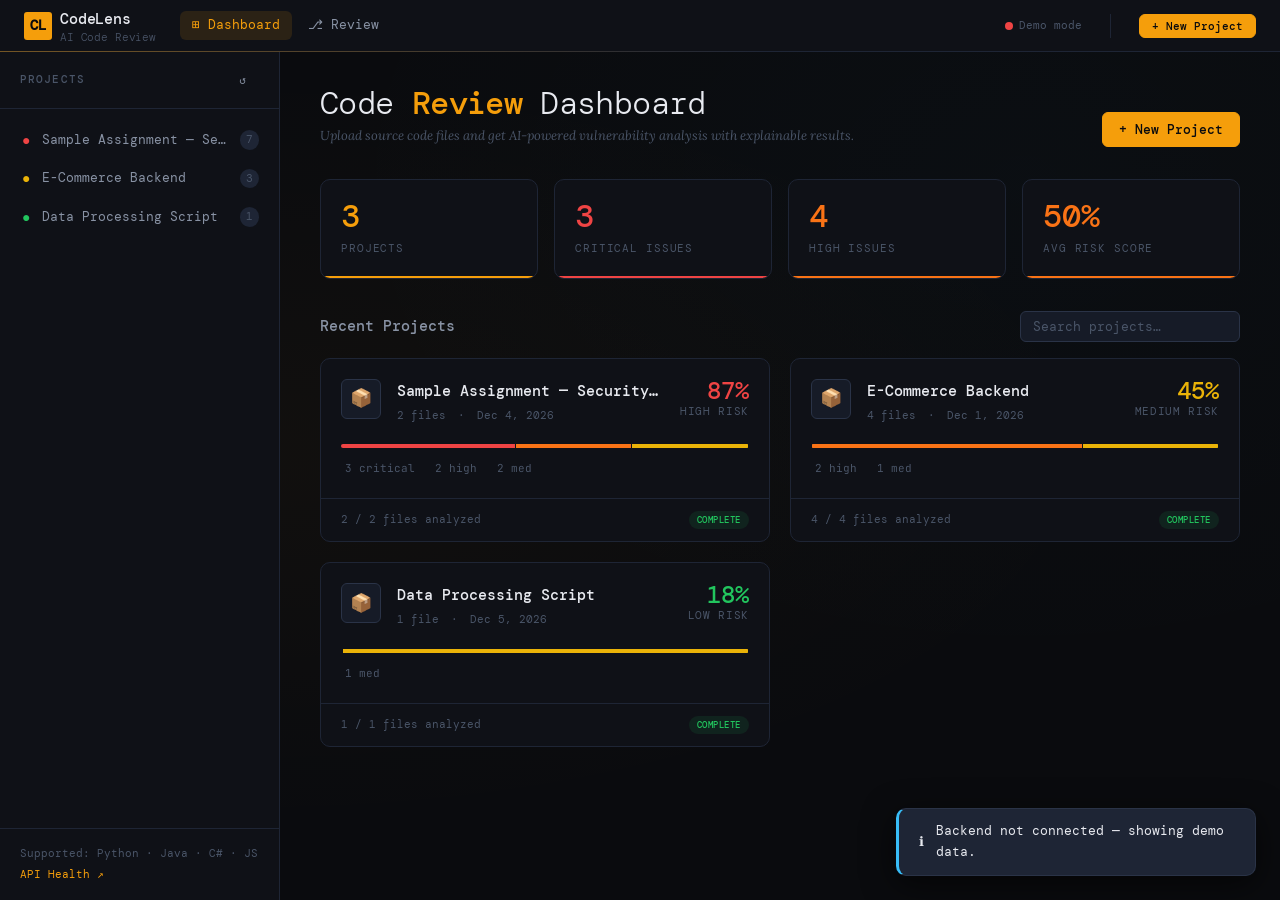
==== commit 4e39115c: "Add full project: Django backend, ML analyzer, Java/C# services, Docker setup, tests, and docs" ====
--- a/frontend/index.html
+++ b/frontend/index.html
@@ -14,7 +14,7 @@
   <meta charset="UTF-8" />
   <meta name="viewport" content="width=device-width, initial-scale=1.0" />
   <meta name="description" content="AI-powered code review with explainable vulnerability detection." />
-  <title>Smart Review — Automated Code Analysis Platform</title>
+  <title>CodeLens — AI Code Review Assistant</title>
 
   <!-- Stylesheets -->
   <link rel="stylesheet" href="css/main.css" />
@@ -36,10 +36,10 @@
   <!-- Top Navigation Bar -->
   <nav class="topbar" aria-label="Main navigation">
     <div class="topbar__logo">
-      <div class="logo-icon" aria-hidden="true">SR</div>
+      <div class="logo-icon" aria-hidden="true">CL</div>
       <div>
-        <span>Smart Review</span>
-        <span class="logo-sub">Automated Code Analysis Platform</span>
+        <span>CodeLens</span>
+        <span class="logo-sub">AI Code Review</span>
       </div>
     </div>
 
@@ -100,7 +100,7 @@
       <header class="dashboard-main__header">
         <div>
           <h1 class="dashboard-title">
-            Smart Review <span>Dashboard</span>
+            Code <span>Review</span> Dashboard
           </h1>
           <p class="dashboard-subtitle">
             Upload source code files and get AI-powered vulnerability analysis with explainable results.
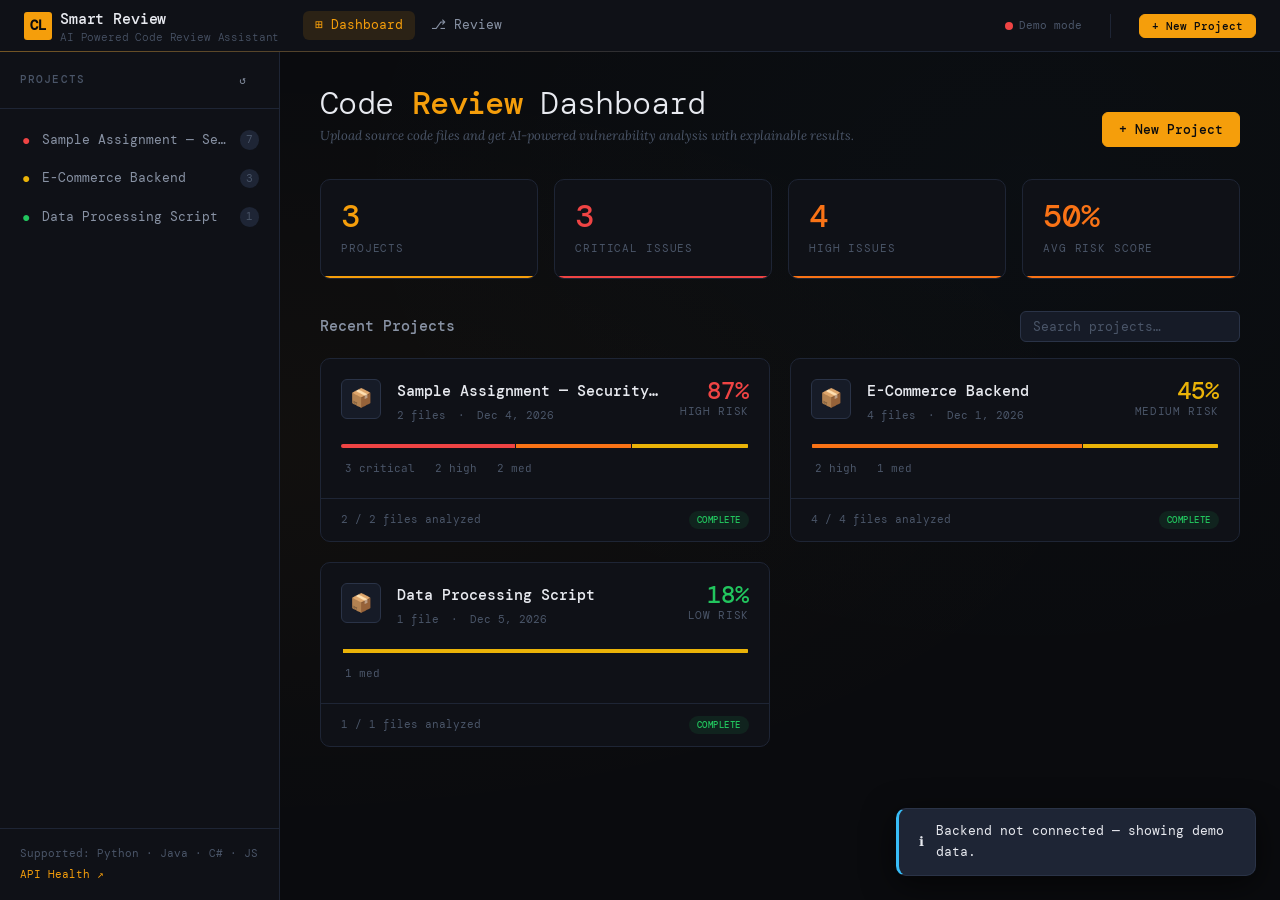
==== commit d95c1853: "Update Smart Review branding" ====
--- a/frontend/index.html
+++ b/frontend/index.html
@@ -14,7 +14,7 @@
   <meta charset="UTF-8" />
   <meta name="viewport" content="width=device-width, initial-scale=1.0" />
   <meta name="description" content="AI-powered code review with explainable vulnerability detection." />
-  <title>CodeLens — AI Code Review Assistant</title>
+  <title>Smart Review — AI Powered Code Review Assistant</title>
 
   <!-- Stylesheets -->
   <link rel="stylesheet" href="css/main.css" />
@@ -38,8 +38,8 @@
     <div class="topbar__logo">
       <div class="logo-icon" aria-hidden="true">CL</div>
       <div>
-        <span>CodeLens</span>
-        <span class="logo-sub">AI Code Review</span>
+        <span>Smart Review</span>
+        <span class="logo-sub">AI Powered Code Review Assistant</span>
       </div>
     </div>
 
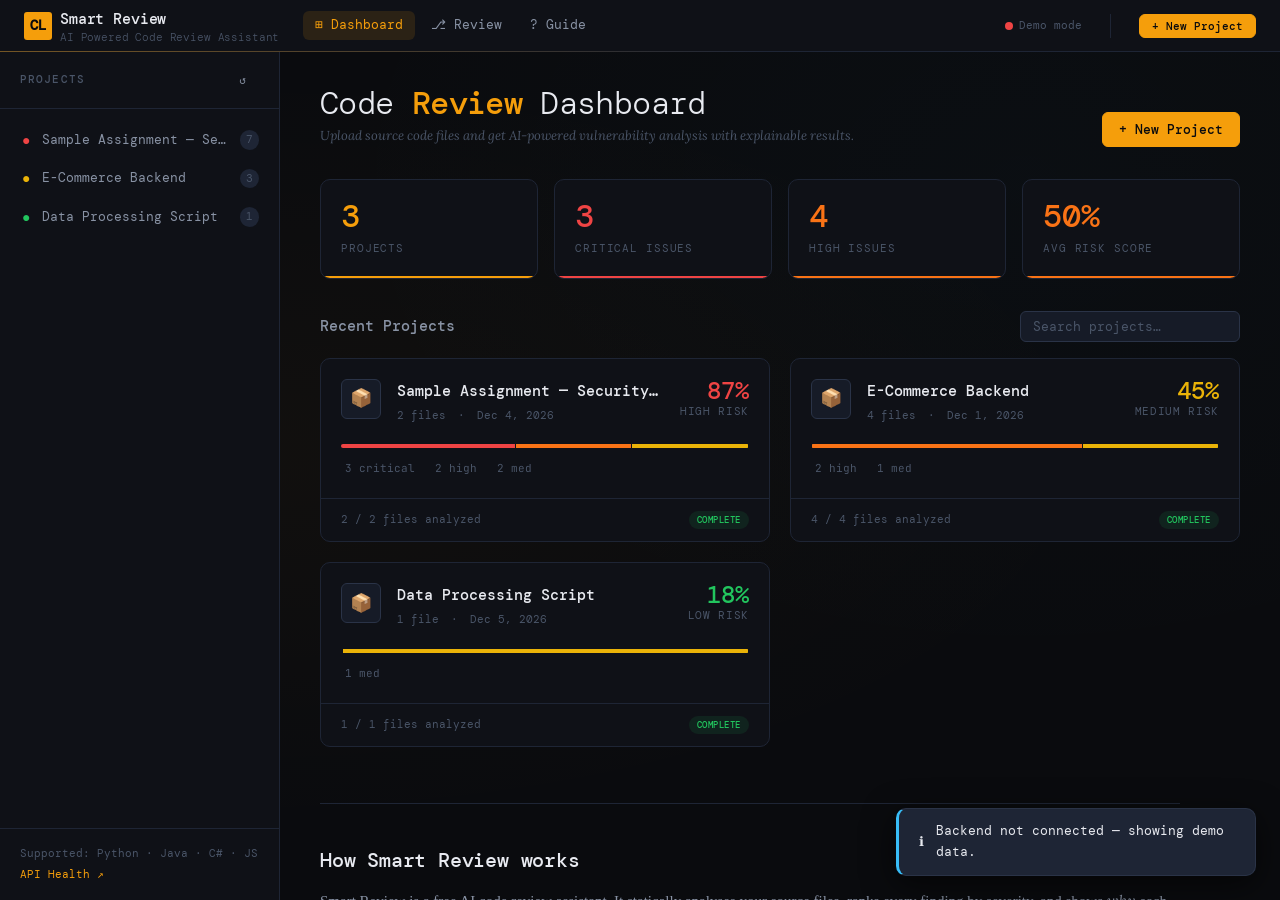
==== commit 8161464b: "feat: SEO groundwork - sitemap, robots, FAQ content page, mobile topbar Make the site indexable and " ====
--- a/frontend/index.html
+++ b/frontend/index.html
@@ -13,8 +13,132 @@
 <head>
   <meta charset="UTF-8" />
   <meta name="viewport" content="width=device-width, initial-scale=1.0" />
-  <meta name="description" content="AI-powered code review with explainable vulnerability detection." />
-  <title>Smart Review — AI Powered Code Review Assistant</title>
+
+  <!-- ── SEO ───────────────────────────────────────────────────────────────
+       The __SITE_URL__ placeholder is replaced at request time with this
+       deployment's own origin (see backend/config/urls.py::_frontend_file),
+       so canonical / Open Graph URLs stay correct on Render, on localhost,
+       and on a custom domain without editing this file. -->
+  <title>Smart Review — Free AI Code Review &amp; Vulnerability Scanner</title>
+  <meta name="description" content="Smart Review scans Python, Java, C# and JavaScript for security vulnerabilities, then explains every finding with AI. Free automated code review with explainable SHAP and LIME results — no signup required." />
+  <meta name="keywords" content="ai code review, automated code review, code vulnerability scanner, security vulnerability detection, static code analysis, explainable ai code review, shap code analysis, lime code analysis, python security scanner, java vulnerability scanner, c# code analyzer, javascript security review, free code review tool, secure code review, sast tool" />
+  <link rel="canonical" href="__SITE_URL__/" />
+  <meta name="robots" content="index, follow, max-image-preview:large, max-snippet:-1" />
+  <meta name="author" content="Smart Review" />
+  <meta name="theme-color" content="#0b0d12" />
+
+  <!-- Open Graph / social sharing -->
+  <meta property="og:type" content="website" />
+  <meta property="og:site_name" content="Smart Review" />
+  <meta property="og:title" content="Smart Review — Free AI Code Review &amp; Vulnerability Scanner" />
+  <meta property="og:description" content="Upload your code and get AI-powered vulnerability detection with explainable SHAP/LIME analysis for Python, Java, C# and JavaScript. Free, no signup." />
+  <meta property="og:url" content="__SITE_URL__/" />
+  <meta property="og:image" content="__SITE_URL__/assets/og-image.png" />
+  <meta property="og:locale" content="en_US" />
+  <meta name="twitter:card" content="summary_large_image" />
+  <meta name="twitter:title" content="Smart Review — Free AI Code Review &amp; Vulnerability Scanner" />
+  <meta name="twitter:description" content="AI-powered code review with explainable vulnerability detection for Python, Java, C# and JavaScript." />
+  <meta name="twitter:image" content="__SITE_URL__/assets/og-image.png" />
+
+  <!-- Favicon -->
+  <link rel="icon" href="/assets/favicon.svg" type="image/svg+xml" />
+  <link rel="apple-touch-icon" href="/assets/favicon.svg" />
+
+  <!-- Structured data — tells search engines exactly what this page is -->
+  <script type="application/ld+json">
+  {
+    "@context": "https://schema.org",
+    "@type": "SoftwareApplication",
+    "name": "Smart Review",
+    "applicationCategory": "DeveloperApplication",
+    "operatingSystem": "Web",
+    "url": "__SITE_URL__/",
+    "description": "AI-powered code review assistant that scans Python, Java, C# and JavaScript for security vulnerabilities and explains every finding with explainable AI (SHAP and LIME).",
+    "inLanguage": "en",
+    "offers": { "@type": "Offer", "price": "0", "priceCurrency": "USD" },
+    "featureList": [
+      "Multi-language vulnerability detection (Python, Java, C#, JavaScript)",
+      "Explainable AI results with SHAP and LIME feature attribution",
+      "Per-file risk scoring and severity-ranked findings",
+      "Suggested fixes with diffs",
+      "PDF report export"
+    ]
+  }
+  </script>
+
+  <!-- FAQ structured data — mirrors the visible FAQ section below -->
+  <script type="application/ld+json">
+  {
+    "@context": "https://schema.org",
+    "@type": "FAQPage",
+    "mainEntity": [
+      {
+        "@type": "Question",
+        "name": "What is AI code review, and how is it different from a manual review?",
+        "acceptedAnswer": {
+          "@type": "Answer",
+          "text": "A manual review is limited by time and attention, and rarely checks every branch of every function. AI code review applies the same rule set to every file consistently. It does not replace a human reviewer - it removes the mechanical work so the reviewer can focus on architecture, business logic and trade-offs. Smart Review gives you both: a machine-checked baseline plus an explanation of why each finding matters."
+        }
+      },
+      {
+        "@type": "Question",
+        "name": "How do I find security vulnerabilities in my code before release?",
+        "acceptedAnswer": {
+          "@type": "Answer",
+          "text": "Start with static analysis on every file to catch injection flaws, hardcoded secrets, weak cryptography and dangerous API usage before the code runs. Then add a layer of human review for the bugs a scanner cannot see, such as missing authorisation checks and insecure design. Smart Review automates the first step and explains the results, so you can focus manual review on what genuinely needs a human. Fix critical and high severity findings first."
+        }
+      },
+      {
+        "@type": "Question",
+        "name": "Which programming languages does Smart Review support?",
+        "acceptedAnswer": {
+          "@type": "Answer",
+          "text": "Python (.py), Java (.java), C# (.cs) and JavaScript (.js, .mjs) are supported today. Each language has its own rule set and parser: Python is analysed with its AST and pylint, Java with javalang, and the C# and JavaScript analysers use dedicated pattern and structure checks. You can mix languages inside the same project, and each file is scored independently."
+        }
+      },
+      {
+        "@type": "Question",
+        "name": "What does explainable AI mean here - what are SHAP and LIME?",
+        "acceptedAnswer": {
+          "@type": "Answer",
+          "text": "A black-box risk score is not actionable. Smart Review shows why a file was scored that way. SHAP (SHapley Additive exPlanations) attributes the risk score across the individual features that produced it, and LIME (Local Interpretable Model Explanations) explains each finding locally by examining the exact lines around the flagged code. SHAP gives the file-level picture, LIME gives the line-level reason. Both are in the Detail tab of the analysis panel."
+        }
+      },
+      {
+        "@type": "Question",
+        "name": "Is Smart Review free? Do I need an account or a credit card?",
+        "acceptedAnswer": {
+          "@type": "Answer",
+          "text": "Yes. Smart Review is free, and you do not need to sign up, create an account or enter a credit card. Create a project, upload your files and the analysis runs immediately. There is no trial timer and no feature gate on the vulnerability report, the explainability charts or the PDF export."
+        }
+      },
+      {
+        "@type": "Question",
+        "name": "Is my source code secure? What happens to the files I upload?",
+        "acceptedAnswer": {
+          "@type": "Answer",
+          "text": "Your source code is encrypted at rest with AES-256-GCM before it is written to the database, so the stored blob is not readable as plain text. Analysis runs on the encrypted-at-rest copy and the decrypted content is only materialised in memory while a file is being scanned. You can delete a project at any time."
+        }
+      },
+      {
+        "@type": "Question",
+        "name": "How long does an analysis take, and can I review multiple files at once?",
+        "acceptedAnswer": {
+          "@type": "Answer",
+          "text": "A typical single file is analysed in a couple of seconds, and a project with many files is processed file by file so one slow file never blocks the rest. The review page gives you a tab per file, so you can compare the source, risk score and vulnerability list for each file without leaving the page. The URL updates as you switch, so a link to one specific file's analysis can be bookmarked or shared."
+        }
+      },
+      {
+        "@type": "Question",
+        "name": "Can I share or export the analysis results?",
+        "acceptedAnswer": {
+          "@type": "Answer",
+          "text": "Yes. Use the Export button in the review toolbar to produce a clean, print-ready report you can save as a PDF or share with your team. The report contains the file summary, the risk score and the full list of findings with their explanations."
+        }
+      }
+    ]
+  }
+  </script>
 
   <!-- Stylesheets -->
   <link rel="stylesheet" href="css/main.css" />
@@ -49,6 +173,9 @@
       </a>
       <a href="/review.html" class="topbar__nav-link">
         <span aria-hidden="true">⎇</span> Review
+      </a>
+      <a href="/faq.html" class="topbar__nav-link">
+        <span aria-hidden="true">?</span> Guide
       </a>
     </div>
 
@@ -145,6 +272,171 @@
           <div class="skeleton" style="height: 180px; border-radius: var(--radius-lg);"></div>
           <div class="skeleton" style="height: 180px; border-radius: var(--radius-lg);"></div>
         </div>
+      </section>
+
+      <!-- =========================================================
+           SEO / informational content
+           Answers the questions people actually search for ("how do I
+           find vulnerabilities in my code", "is AI code review worth it",
+           "which languages are supported"). Crawlable, keyword-relevant
+           and linked from the FAQ guide page.
+           ========================================================= -->
+      <section class="seo-content" aria-labelledby="how-it-works-heading">
+
+        <h2 id="how-it-works-heading" class="seo-content__title">How Smart Review works</h2>
+        <p class="seo-content__lead">
+          Smart Review is a free AI code review assistant. It statically analyses your
+          source files, ranks every finding by severity, and shows <em>why</em> each
+          vulnerability was flagged — so you can fix real problems instead of chasing
+          false positives.
+        </p>
+
+        <ol class="seo-steps">
+          <li class="seo-step">
+            <span class="seo-step__num" aria-hidden="true">1</span>
+            <h3 class="seo-step__title">Upload your code</h3>
+            <p class="seo-step__desc">
+              Create a project and drop in <strong>.py</strong>, <strong>.java</strong>,
+              <strong>.cs</strong> or <strong>.js</strong> files — or upload a whole
+              project at once. Files are encrypted with AES-256-GCM before they are
+              stored, and each file is analysed independently.
+            </p>
+          </li>
+          <li class="seo-step">
+            <span class="seo-step__num" aria-hidden="true">2</span>
+            <h3 class="seo-step__title">Get a severity-ranked report</h3>
+            <p class="seo-step__desc">
+              The analyzer combines rule-based static analysis (SQL injection, hardcoded
+              credentials, unsafe crypto, weak hashing and more) with structural metrics
+              such as cyclomatic complexity. Every finding is scored
+              <strong>critical</strong>, <strong>high</strong>, <strong>medium</strong>
+              or <strong>low</strong>, and each file receives its own risk score.
+            </p>
+          </li>
+          <li class="seo-step">
+            <span class="seo-step__num" aria-hidden="true">3</span>
+            <h3 class="seo-step__title">Understand it, then fix it</h3>
+            <p class="seo-step__desc">
+              Open any finding to see the vulnerable line, a plain-English explanation,
+              the <strong>SHAP</strong> and <strong>LIME</strong> feature attribution
+              charts that justify the score, and a suggested fix you can export as a
+              PDF report.
+            </p>
+          </li>
+        </ol>
+
+        <h2 class="seo-content__title">Frequently asked questions</h2>
+
+        <div class="faq-list">
+
+          <details class="faq-item">
+            <summary>What is AI code review, and how is it different from a manual review?</summary>
+            <p>
+              A manual review is limited by time and attention: a reviewer can only read
+              so many lines before fatigue, and rarely checks every branch of every
+              function. AI code review applies the same rule set to every file you
+              upload, consistently. It does not replace a human reviewer — it removes
+              the mechanical work (finding the obvious SQL injection in line 8) so the
+              reviewer can spend their time on architecture, business logic and
+              trade-offs. With Smart Review you get both: a machine-checked baseline
+              plus an explanation of why each finding matters.
+            </p>
+          </details>
+
+          <details class="faq-item">
+            <summary>How do I find security vulnerabilities in my code before release?</summary>
+            <p>
+              Start with static analysis on every file — that catches injection flaws,
+              hardcoded secrets, weak cryptography and dangerous API usage before the
+              code ever runs. Then add a layer of review for the bugs a scanner cannot
+              see: missing authorisation checks, business-logic abuse and insecure
+              design. Smart Review performs the first step automatically and explains
+              the results, so you can focus manual review on the parts that genuinely
+              need a human. Review findings by severity: fix <strong>critical</strong>
+              and <strong>high</strong> issues first, then work down the list.
+            </p>
+          </details>
+
+          <details class="faq-item">
+            <summary>Which programming languages does Smart Review support?</summary>
+            <p>
+              Python (<code>.py</code>), Java (<code>.java</code>), C#
+              (<code>.cs</code>) and JavaScript (<code>.js</code>, <code>.mjs</code>)
+              are supported today. Each language has its own rule set and parser —
+              Python is analysed with its AST and pylint, Java with javalang, and the
+              C# and JavaScript analysers use dedicated pattern and structure checks.
+              You can mix languages inside the same project, and each file is scored
+              independently.
+            </p>
+          </details>
+
+          <details class="faq-item">
+            <summary>What does "explainable AI" mean here — what are SHAP and LIME?</summary>
+            <p>
+              A black-box score ("this file is 78% risky") is not actionable. Smart
+              Review shows <em>why</em> a file was scored that way using two
+              well-established explainability methods. <strong>SHAP</strong>
+              (SHapley Additive exPlanations) attributes the risk score across the
+              individual features that produced it, so you can see which patterns
+              contributed most. <strong>LIME</strong> (Local Interpretable Model
+              Explanations) explains each finding locally by looking at the exact
+              lines around the flagged code. The two views complement each other:
+              SHAP gives you the file-level picture, LIME gives you the
+              line-level reason. Both are available in the Detail tab of the analysis
+              panel.
+            </p>
+          </details>
+
+          <details class="faq-item">
+            <summary>Is Smart Review free? Do I need an account or a credit card?</summary>
+            <p>
+              Yes — Smart Review is free, and you do not need to sign up, create an
+              account or enter a credit card. Create a project, upload your files and
+              the analysis runs immediately. There is no trial timer and no feature
+              gate on the vulnerability report, the explainability charts or the PDF
+              export.
+            </p>
+          </details>
+
+          <details class="faq-item">
+            <summary>Is my source code secure? What happens to the files I upload?</summary>
+            <p>
+              Your source code is encrypted at rest with <strong>AES-256-GCM</strong>
+              before it is written to the database, so the stored blob is not readable
+              as plain text. Analysis runs on the encrypted-at-rest copy and the
+              decrypted content is only materialised in memory while a file is being
+              scanned. You can delete a project at any time.
+            </p>
+          </details>
+
+          <details class="faq-item">
+            <summary>How long does an analysis take, and can I review multiple files at once?</summary>
+            <p>
+              A typical single file is analysed in a couple of seconds, and a project
+              with many files is processed file by file so one slow file never blocks
+              the rest. Once the analysis is done, the review page gives you a tab per
+              file — switch between them to compare the source, the risk score and the
+              vulnerability list for each file without leaving the page. The URL updates
+              as you switch, so you can bookmark or share a link to one specific file's
+              analysis.
+            </p>
+          </details>
+
+          <details class="faq-item">
+            <summary>Can I share or export the analysis results?</summary>
+            <p>
+              Yes. Use the <strong>Export</strong> button in the review toolbar to
+              produce a clean, print-ready report you can save as a PDF or share with
+              your team. The report contains the file summary, the risk score and the
+              full list of findings with their explanations.
+            </p>
+          </details>
+
+        </div>
+
+        <p class="seo-content__cta">
+          <a class="btn btn-primary" href="/faq.html">Read the full AI code review guide</a>
+        </p>
       </section>
 
     </main>
--- a/frontend/css/main.css
+++ b/frontend/css/main.css
@@ -1064,6 +1064,408 @@
 
 
 /* ============================================================
+   SEO / content sections
+   Used by index.html (inline "How it works" + FAQ block) and by
+   faq.html (the full AI code review guide).
+   ============================================================ */
+.seo-content {
+  margin-top: var(--space-6);
+  padding-top: var(--space-5);
+  border-top: 1px solid var(--border-subtle);
+  max-width: 860px;
+}
+
+.seo-content__title {
+  font-size: var(--text-lg);
+  font-weight: 500;
+  color: var(--text-primary);
+  margin: var(--space-5) 0 var(--space-3);
+  letter-spacing: -0.01em;
+}
+
+.seo-content__lead {
+  font-family: var(--font-serif);
+  font-size: var(--text-base);
+  line-height: 1.75;
+  color: var(--text-secondary);
+  margin-bottom: var(--space-4);
+}
+
+.seo-content__cta { margin-top: var(--space-4); }
+
+/* --- How it works: numbered steps --- */
+.seo-steps {
+  list-style: none;
+  padding: 0;
+  margin: var(--space-4) 0 0;
+  display: grid;
+  grid-template-columns: repeat(auto-fit, minmax(260px, 1fr));
+  gap: var(--space-4);
+}
+
+.seo-step {
+  background: var(--bg-surface);
+  border: 1px solid var(--border-subtle);
+  border-radius: var(--radius-lg);
+  padding: var(--space-4);
+}
+
+.seo-step__num {
+  display: inline-flex;
+  align-items: center;
+  justify-content: center;
+  width: 22px;
+  height: 22px;
+  border-radius: 50%;
+  background: var(--amber-glow);
+  border: 1px solid var(--amber-dim);
+  color: var(--amber-bright);
+  font-family: var(--font-mono);
+  font-size: 11px;
+  margin-bottom: var(--space-3);
+}
+
+.seo-step__title {
+  font-size: var(--text-sm);
+  font-weight: 500;
+  color: var(--text-primary);
+  margin-bottom: var(--space-2);
+}
+
+.seo-step__desc {
+  font-size: var(--text-sm);
+  line-height: 1.7;
+  color: var(--text-secondary);
+  margin: 0;
+}
+
+/* --- FAQ accordion --- */
+.faq-list {
+  display: flex;
+  flex-direction: column;
+  gap: var(--space-2);
+  margin-top: var(--space-3);
+}
+
+.faq-item {
+  background: var(--bg-surface);
+  border: 1px solid var(--border-subtle);
+  border-radius: var(--radius-md);
+  overflow: hidden;
+}
+
+.faq-item > summary {
+  cursor: pointer;
+  list-style: none;
+  padding: var(--space-3) var(--space-4);
+  font-size: var(--text-sm);
+  font-weight: 500;
+  color: var(--text-primary);
+  display: flex;
+  align-items: flex-start;
+  gap: var(--space-3);
+  transition: background var(--transition-fast);
+}
+
+.faq-item > summary::-webkit-details-marker { display: none; }
+
+.faq-item > summary::before {
+  content: "+";
+  font-family: var(--font-mono);
+  color: var(--amber-bright);
+  flex-shrink: 0;
+  width: 14px;
+}
+
+.faq-item[open] > summary::before { content: "\2212"; }
+.faq-item[open] > summary { border-bottom: 1px solid var(--border-subtle); }
+
+.faq-item > summary:hover { background: var(--bg-hover); }
+
+.faq-item > p {
+  padding: var(--space-4);
+  margin: 0;
+  font-family: var(--font-serif);
+  font-size: var(--text-sm);
+  line-height: 1.8;
+  color: var(--text-secondary);
+}
+
+.faq-item code,
+.seo-content code,
+.content-article code {
+  font-family: var(--font-code);
+  font-size: 0.9em;
+  color: var(--text-code);
+  background: var(--bg-raised);
+  border: 1px solid var(--border-subtle);
+  border-radius: 3px;
+  padding: 1px 4px;
+}
+
+
+/* ============================================================
+   Standalone content page (faq.html)
+   ============================================================ */
+.content-body { overflow-y: auto; }
+
+.content-page {
+  max-width: 900px;
+  margin: 0 auto;
+  padding: var(--space-6) var(--space-4) var(--space-6);
+}
+
+.content-hero { padding: var(--space-5) 0 var(--space-5); }
+
+.content-hero__eyebrow {
+  font-family: var(--font-mono);
+  font-size: var(--text-xs);
+  text-transform: uppercase;
+  letter-spacing: 0.14em;
+  color: var(--amber-bright);
+  margin-bottom: var(--space-3);
+}
+
+.content-hero__title {
+  font-size: clamp(26px, 4vw, 38px);
+  line-height: 1.2;
+  font-weight: 500;
+  color: var(--text-primary);
+  letter-spacing: -0.02em;
+  margin-bottom: var(--space-3);
+}
+
+.content-hero__lead {
+  font-family: var(--font-serif);
+  font-size: var(--text-base);
+  line-height: 1.8;
+  color: var(--text-secondary);
+  max-width: 68ch;
+}
+
+.content-hero__actions {
+  display: flex;
+  flex-wrap: wrap;
+  gap: var(--space-3);
+  margin-top: var(--space-4);
+}
+
+/* --- Table of contents --- */
+.toc {
+  border: 1px solid var(--border-subtle);
+  border-radius: var(--radius-lg);
+  background: var(--bg-surface);
+  padding: var(--space-4);
+  margin-bottom: var(--space-5);
+}
+
+.toc__title {
+  font-family: var(--font-mono);
+  font-size: var(--text-xs);
+  text-transform: uppercase;
+  letter-spacing: 0.1em;
+  color: var(--text-muted);
+  margin-bottom: var(--space-2);
+}
+
+.toc__list {
+  margin: 0;
+  padding-left: 1.2em;
+  display: grid;
+  gap: var(--space-1);
+}
+
+.toc__list a {
+  color: var(--text-secondary);
+  text-decoration: none;
+  font-size: var(--text-sm);
+}
+
+.toc__list a:hover { color: var(--amber-bright); }
+
+/* --- Article body --- */
+.content-article h2 {
+  font-size: var(--text-lg);
+  font-weight: 500;
+  color: var(--text-primary);
+  letter-spacing: -0.01em;
+  margin: var(--space-6) 0 var(--space-3);
+  padding-top: var(--space-3);
+  border-top: 1px solid var(--border-subtle);
+  scroll-margin-top: calc(var(--topbar-height) + 12px);
+}
+
+.content-article h3 {
+  font-size: var(--text-base);
+  font-weight: 500;
+  color: var(--amber-bright);
+  margin: var(--space-4) 0 var(--space-2);
+}
+
+.content-article p {
+  font-family: var(--font-serif);
+  font-size: var(--text-sm);
+  line-height: 1.85;
+  color: var(--text-secondary);
+  margin-bottom: var(--space-3);
+  max-width: 72ch;
+}
+
+.content-article strong { color: var(--text-primary); font-weight: 500; }
+
+/* --- Rule groups (per-language detection lists) --- */
+.rule-group {
+  background: var(--bg-surface);
+  border: 1px solid var(--border-subtle);
+  border-radius: var(--radius-lg);
+  padding: var(--space-4);
+  margin-bottom: var(--space-3);
+}
+
+.rule-group__title {
+  display: flex;
+  align-items: center;
+  gap: var(--space-3);
+  font-family: var(--font-mono);
+  font-size: var(--text-sm);
+  font-weight: 500;
+  color: var(--text-primary);
+  margin: 0 0 var(--space-3);
+}
+
+.rule-list {
+  margin: 0;
+  padding-left: 1.1em;
+  display: grid;
+  gap: var(--space-1);
+}
+
+.rule-list li {
+  font-family: var(--font-serif);
+  font-size: var(--text-sm);
+  line-height: 1.7;
+  color: var(--text-secondary);
+}
+
+.rule-list li::marker { color: var(--amber-dim); }
+
+/* --- Severity table --- */
+.content-table {
+  width: 100%;
+  border-collapse: collapse;
+  margin: var(--space-3) 0 var(--space-4);
+  font-size: var(--text-sm);
+}
+
+.content-table th,
+.content-table td {
+  text-align: left;
+  padding: var(--space-2) var(--space-3);
+  border-bottom: 1px solid var(--border-subtle);
+  vertical-align: top;
+}
+
+.content-table th {
+  font-family: var(--font-mono);
+  font-size: var(--text-xs);
+  text-transform: uppercase;
+  letter-spacing: 0.08em;
+  color: var(--text-muted);
+  font-weight: 500;
+}
+
+.content-table td {
+  font-family: var(--font-serif);
+  line-height: 1.7;
+  color: var(--text-secondary);
+}
+
+.content-table td:first-child {
+  font-family: var(--font-mono);
+  font-size: var(--text-xs);
+  color: var(--text-primary);
+  white-space: nowrap;
+}
+
+.content-table td:first-child .vuln-dot { display: inline-block; margin-right: 6px; }
+
+/* --- CTA block --- */
+.content-cta-block {
+  background: var(--bg-surface);
+  border: 1px solid var(--amber-dim);
+  border-radius: var(--radius-lg);
+  padding: var(--space-5);
+  margin-top: var(--space-6);
+}
+
+.content-cta-block h2 {
+  border: 0;
+  padding-top: 0;
+  margin-top: 0;
+}
+
+.content-cta-block .btn { margin-top: var(--space-3); }
+
+/* --- Footer --- */
+.content-footer {
+  border-top: 1px solid var(--border-subtle);
+  background: var(--bg-surface);
+  padding: var(--space-5) var(--space-4);
+}
+
+.content-footer__cols {
+  max-width: 900px;
+  margin: 0 auto;
+  display: grid;
+  grid-template-columns: 2fr 1fr 1fr;
+  gap: var(--space-5);
+}
+
+.content-footer__brand {
+  font-family: var(--font-mono);
+  font-size: var(--text-sm);
+  color: var(--text-primary);
+  margin-bottom: var(--space-2);
+}
+
+.content-footer__desc {
+  font-family: var(--font-serif);
+  font-size: var(--text-xs);
+  line-height: 1.7;
+  color: var(--text-muted);
+  max-width: 40ch;
+}
+
+.content-footer__heading {
+  font-family: var(--font-mono);
+  font-size: var(--text-xs);
+  text-transform: uppercase;
+  letter-spacing: 0.1em;
+  color: var(--text-muted);
+  margin-bottom: var(--space-2);
+}
+
+.content-footer nav a {
+  display: block;
+  font-size: var(--text-xs);
+  color: var(--text-secondary);
+  text-decoration: none;
+  line-height: 2;
+}
+
+.content-footer nav a:hover { color: var(--amber-bright); }
+
+.content-footer__legal {
+  max-width: 900px;
+  margin: var(--space-4) auto 0;
+  padding-top: var(--space-3);
+  border-top: 1px solid var(--border-subtle);
+  font-size: var(--text-xs);
+  color: var(--text-muted);
+}
+
+
+/* ============================================================
    Responsive — collapse sidebar on narrow screens
    ============================================================ */
 @media (max-width: 900px) {
@@ -1078,9 +1480,56 @@
   }
   .sidebar.open { left: 0; }
   :root { --sidebar-width: 260px; }
+
+  /* Content page columns collapse */
+  .content-footer__cols { grid-template-columns: 1fr; }
+  .seo-steps { grid-template-columns: 1fr; }
 }
 
 @media (max-width: 640px) {
   :root { --panel-width: 100%; }
-  .topbar { padding: 0 var(--space-4); }
-}
+
+  /* Phones: the bar is a single non-wrapping row of ~760px (logo + nav +
+     status + buttons), which clipped both edges in a 390px viewport. Let it
+     wrap to two rows instead: logo/actions first, nav on its own row below. */
+  .topbar {
+    height: auto;
+    min-height: var(--topbar-height);
+    flex-wrap: wrap;
+    align-content: center;
+    padding: var(--space-2) var(--space-4);
+    gap: var(--space-2) var(--space-3);
+  }
+  .topbar__logo { order: 1; }
+  .topbar__right { order: 2; }
+  .topbar__nav,
+  .topbar__crumbs {
+    order: 3;
+    flex: 1 1 100%;
+    min-width: 0;
+    overflow-x: auto;
+    -webkit-overflow-scrolling: touch;
+    scrollbar-width: none;
+  }
+  .topbar__nav::-webkit-scrollbar { display: none; }
+  .topbar__nav { gap: var(--space-1); }
+  .topbar__nav-link { font-size: var(--text-xs); padding: 0 var(--space-2); white-space: nowrap; }
+  .logo-sub { display: none; }
+
+  /* Health readout + the vertical rule are chrome a phone doesn't need;
+     they push the logo past the left edge. */
+  #health-indicator,
+  .topbar .divider--vertical { display: none; }
+
+  /* Review page: keyboard hints and the breadcrumb prefix are noise on a
+     phone — keep only the current file name. */
+  .topbar__hints { display: none; }
+  .topbar__crumbs { min-width: 0; overflow: hidden; white-space: nowrap; }
+  .topbar__crumbs a,
+  .topbar__crumbs span[aria-hidden] { display: none; }
+
+  .content-page { padding: var(--space-4) var(--space-3) var(--space-5); }
+  .content-hero__actions .btn { width: 100%; justify-content: center; }
+  .content-table { font-size: var(--text-xs); }
+  .content-table th, .content-table td { padding: var(--space-2); }
+}
